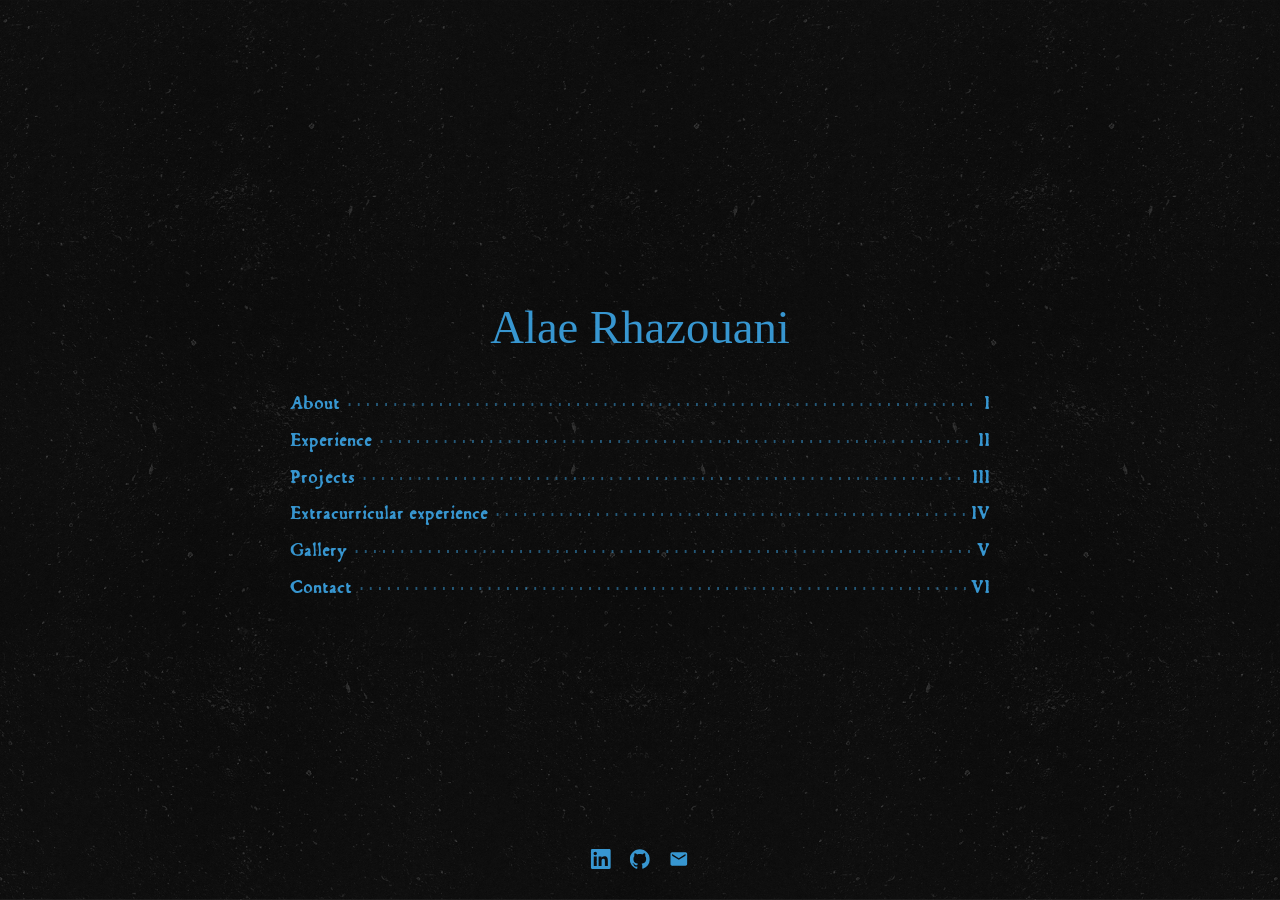
==== index.html @ 5348d744 "Portfolio v1" ====
<!DOCTYPE html>
<html lang="en">
<head>
  <meta charset="UTF-8" />
  <meta name="viewport" content="width=device-width, initial-scale=1.0" />
  <title>Alae Rhazouani</title>
  <style>
    @font-face {
      font-family: 'Splatink';
      src: url('assets/fonts/Splatink_PERSONAL_USE_ONLY.otf') format('opentype');
      font-weight: normal;
      font-style: normal;
      font-display: swap;
    }
    @font-face {
      font-family: 'Du Bellay';
      src: url('assets/fonts/dubellay.ttf') format('truetype');
      font-weight: normal;
      font-style: normal;
      font-display: swap;
    }

    :root {
      --blue:        #3796d0;
      --font-title:  clamp(32px, 3.65vw, 70px);   /* 70px @ 1920px */
      --font-nav:    clamp(13px, 1.3vw,  25px);   /* 25px @ 1920px */
      --ease-bounce: cubic-bezier(.175, .885, .12, 1.775);
    }

    *, *::before, *::after { box-sizing: border-box; margin: 0; padding: 0; }

    html, body {
      width: 100%;
      height: 100%;
      overflow: hidden;
      background: #000;
    }

    /* ── Background ─────────────────────────────────────────────── */
    .bg {
      position: fixed;
      inset: 0;
      z-index: 0;
    }
    .bg img {
      width: 100%;
      height: 100%;
      object-fit: cover;
      pointer-events: none;
    }

    /* ── Main layout — centred column ───────────────────────────── */
    .home {
      position: relative;
      z-index: 1;
      width: 100%;
      height: 100%;
      display: flex;
      flex-direction: column;
      align-items: center;
      justify-content: center;
      gap: clamp(20px, 5vh, 60px);
      padding: clamp(16px, 4vw, 40px);
    }

    /* ── Title ───────────────────────────────────────────────────── */
    .title {
      font-family: 'Splatink', cursive;
      font-size: var(--font-title);
      font-weight: normal;
      line-height: 1;
      color: var(--blue);
      white-space: nowrap;
    }

    /* ── Table-of-contents nav ───────────────────────────────────── */
    .toc {
      list-style: none;
      display: flex;
      flex-direction: column;
      gap: clamp(8px, 2.3vh, 28px);
      width: min(700px, 80vw);
    }

    .toc-item {
      display: flex;
      width: 100%;
      align-items: baseline;
      font-family: 'Du Bellay', serif;
      font-size: var(--font-nav);
      font-weight: normal;
      color: var(--blue);
      text-decoration: none;
      transition: transform 100ms var(--ease-bounce);
    }
    .toc-item:hover {
      transform: scale(1.05);
      text-decoration: underline;
      text-decoration-style: wavy;
      text-decoration-thickness: 1px;
      text-underline-offset: 3px;
    }
    .toc-item:active { transform: translateY(2px); }

    .toc-label { flex-shrink: 0; }

    /* CSS dot leaders — scales with font size automatically */
    .toc-dots {
      flex: 1;
      align-self: stretch;
      background-image: radial-gradient(circle, var(--blue) 20%, transparent 21%);
      background-size: 0.55em 0.55em;
      background-repeat: repeat-x;
      background-position: left 62%;
      margin: 0 0.3em;
      opacity: 0.55;
    }

    .toc-num { flex-shrink: 0; }

    /* ── Social icons ────────────────────────────────────────────── */
    .socials {
      position: fixed;
      bottom: clamp(16px, 3.5vh, 40px);
      left: 50%;
      transform: translateX(-50%);
      display: flex;
      gap: clamp(14px, 1.5vw, 24px);
      z-index: 2;
    }
    .socials a {
      display: flex;
      color: var(--blue);
      text-decoration: none;
      transition: transform 100ms var(--ease-bounce);
    }
    .socials a:nth-child(odd):hover  { transform: scale(1.2) rotate(6deg); }
    .socials a:nth-child(even):hover { transform: scale(1.2) rotate(-6deg); }
    .socials a:active                { transform: translateY(2px); }
    .socials svg {
      width:  clamp(20px, 1.5vw, 28px);
      height: clamp(20px, 1.5vw, 28px);
      fill: currentColor;
      display: block;
    }
  </style>
</head>
<body>

  <!-- Background -->
  <div class="bg">
    <img src="assets/bg/bg-w3-1.png" alt="" />
  </div>

  <!-- Content -->
  <main class="home">
    <h1 class="title">Alae Rhazouani</h1>

    <nav aria-label="Table of contents">
      <ul class="toc">
        <li><a href="about.html"           class="toc-item"><span class="toc-label">About</span><span class="toc-dots"></span><span class="toc-num">I</span></a></li>
        <li><a href="experience.html"      class="toc-item"><span class="toc-label">Experience</span><span class="toc-dots"></span><span class="toc-num">II</span></a></li>
        <li><a href="projects.html"            class="toc-item"><span class="toc-label">Projects</span><span class="toc-dots"></span><span class="toc-num">III</span></a></li>
        <li><a href="extracurricular.html" class="toc-item"><span class="toc-label">Extracurricular experience</span><span class="toc-dots"></span><span class="toc-num">IV</span></a></li>
        <li><a href="#gallery"             class="toc-item"><span class="toc-label">Gallery</span><span class="toc-dots"></span><span class="toc-num">V</span></a></li>
        <li><a href="contact.html"         class="toc-item"><span class="toc-label">Contact</span><span class="toc-dots"></span><span class="toc-num">VI</span></a></li>
      </ul>
    </nav>
  </main>

  <!-- Social icons — update hrefs -->
  <div class="socials">
    <a href="https://linkedin.com/in/" target="_blank" rel="noopener" aria-label="LinkedIn">
      <svg viewBox="0 0 24 24"><path d="M20.447 20.452h-3.554v-5.569c0-1.328-.027-3.037-1.852-3.037-1.853 0-2.136 1.445-2.136 2.939v5.667H9.351V9h3.414v1.561h.046c.477-.9 1.637-1.85 3.37-1.85 3.601 0 4.267 2.37 4.267 5.455v6.286zM5.337 7.433a2.062 2.062 0 0 1-2.063-2.065 2.064 2.064 0 1 1 2.063 2.065zm1.782 13.019H3.555V9h3.564v11.452zM22.225 0H1.771C.792 0 0 .774 0 1.729v20.542C0 23.227.792 24 1.771 24h20.451C23.2 24 24 23.227 24 22.271V1.729C24 .774 23.2 0 22.222 0h.003z"/></svg>
    </a>
    <a href="https://github.com/" target="_blank" rel="noopener" aria-label="GitHub">
      <svg viewBox="0 0 24 24"><path d="M12 .297c-6.63 0-12 5.373-12 12 0 5.303 3.438 9.8 8.205 11.385.6.113.82-.258.82-.577 0-.285-.01-1.04-.015-2.04-3.338.724-4.042-1.61-4.042-1.61C4.422 18.07 3.633 17.7 3.633 17.7c-1.087-.744.084-.729.084-.729 1.205.084 1.838 1.236 1.838 1.236 1.07 1.835 2.809 1.305 3.495.998.108-.776.417-1.305.76-1.605-2.665-.3-5.466-1.332-5.466-5.93 0-1.31.465-2.38 1.235-3.22-.135-.303-.54-1.523.105-3.176 0 0 1.005-.322 3.3 1.23.96-.267 1.98-.399 3-.405 1.02.006 2.04.138 3 .405 2.28-1.552 3.285-1.23 3.285-1.23.645 1.653.24 2.873.12 3.176.765.84 1.23 1.91 1.23 3.22 0 4.61-2.805 5.625-5.475 5.92.42.36.81 1.096.81 2.22 0 1.606-.015 2.896-.015 3.286 0 .315.21.69.825.57C20.565 22.092 24 17.592 24 12.297c0-6.627-5.373-12-12-12"/></svg>
    </a>
    <a href="mailto:your@email.com" aria-label="Email">
      <svg viewBox="0 0 24 24"><path d="M20 4H4c-1.1 0-2 .9-2 2v12c0 1.1.9 2 2 2h16c1.1 0 2-.9 2-2V6c0-1.1-.9-2-2-2zm0 4-8 5-8-5V6l8 5 8-5v2z"/></svg>
    </a>
  </div>

</body>
</html>
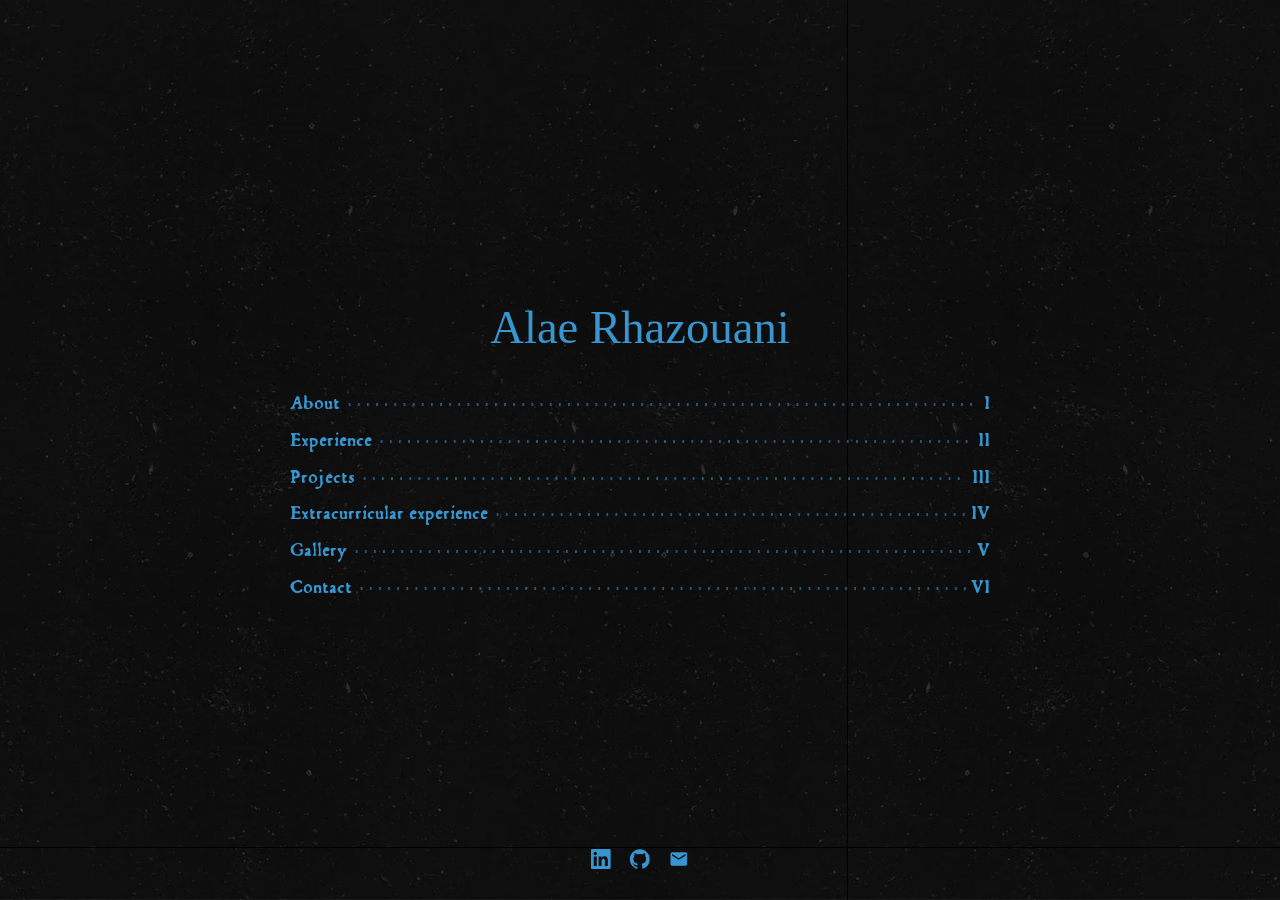
==== commit eaf7438d: "Optimize images, fix contact email, remove unused assets - Convert large PNGs to resized WebP (~70 M" ====
--- a/index.html
+++ b/index.html
@@ -149,7 +149,7 @@
 
   <!-- Background -->
   <div class="bg">
-    <img src="assets/bg/bg-w3-1.png" alt="" />
+    <img src="assets/bg/bg-w3-1.webp" alt="" />
   </div>
 
   <!-- Content -->
@@ -162,7 +162,7 @@
         <li><a href="experience.html"      class="toc-item"><span class="toc-label">Experience</span><span class="toc-dots"></span><span class="toc-num">II</span></a></li>
         <li><a href="projects.html"            class="toc-item"><span class="toc-label">Projects</span><span class="toc-dots"></span><span class="toc-num">III</span></a></li>
         <li><a href="extracurricular.html" class="toc-item"><span class="toc-label">Extracurricular experience</span><span class="toc-dots"></span><span class="toc-num">IV</span></a></li>
-        <li><a href="#gallery"             class="toc-item"><span class="toc-label">Gallery</span><span class="toc-dots"></span><span class="toc-num">V</span></a></li>
+        <li><a href="gallery.html"             class="toc-item"><span class="toc-label">Gallery</span><span class="toc-dots"></span><span class="toc-num">V</span></a></li>
         <li><a href="contact.html"         class="toc-item"><span class="toc-label">Contact</span><span class="toc-dots"></span><span class="toc-num">VI</span></a></li>
       </ul>
     </nav>
@@ -170,13 +170,13 @@
 
   <!-- Social icons — update hrefs -->
   <div class="socials">
-    <a href="https://linkedin.com/in/" target="_blank" rel="noopener" aria-label="LinkedIn">
+    <a href="https://www.linkedin.com/in/alae-rhazouani/" target="_blank" rel="noopener" aria-label="LinkedIn">
       <svg viewBox="0 0 24 24"><path d="M20.447 20.452h-3.554v-5.569c0-1.328-.027-3.037-1.852-3.037-1.853 0-2.136 1.445-2.136 2.939v5.667H9.351V9h3.414v1.561h.046c.477-.9 1.637-1.85 3.37-1.85 3.601 0 4.267 2.37 4.267 5.455v6.286zM5.337 7.433a2.062 2.062 0 0 1-2.063-2.065 2.064 2.064 0 1 1 2.063 2.065zm1.782 13.019H3.555V9h3.564v11.452zM22.225 0H1.771C.792 0 0 .774 0 1.729v20.542C0 23.227.792 24 1.771 24h20.451C23.2 24 24 23.227 24 22.271V1.729C24 .774 23.2 0 22.222 0h.003z"/></svg>
     </a>
-    <a href="https://github.com/" target="_blank" rel="noopener" aria-label="GitHub">
+    <a href="https://github.com/AlaeRhazouani" target="_blank" rel="noopener" aria-label="GitHub">
       <svg viewBox="0 0 24 24"><path d="M12 .297c-6.63 0-12 5.373-12 12 0 5.303 3.438 9.8 8.205 11.385.6.113.82-.258.82-.577 0-.285-.01-1.04-.015-2.04-3.338.724-4.042-1.61-4.042-1.61C4.422 18.07 3.633 17.7 3.633 17.7c-1.087-.744.084-.729.084-.729 1.205.084 1.838 1.236 1.838 1.236 1.07 1.835 2.809 1.305 3.495.998.108-.776.417-1.305.76-1.605-2.665-.3-5.466-1.332-5.466-5.93 0-1.31.465-2.38 1.235-3.22-.135-.303-.54-1.523.105-3.176 0 0 1.005-.322 3.3 1.23.96-.267 1.98-.399 3-.405 1.02.006 2.04.138 3 .405 2.28-1.552 3.285-1.23 3.285-1.23.645 1.653.24 2.873.12 3.176.765.84 1.23 1.91 1.23 3.22 0 4.61-2.805 5.625-5.475 5.92.42.36.81 1.096.81 2.22 0 1.606-.015 2.896-.015 3.286 0 .315.21.69.825.57C20.565 22.092 24 17.592 24 12.297c0-6.627-5.373-12-12-12"/></svg>
     </a>
-    <a href="mailto:your@email.com" aria-label="Email">
+    <a href="mailto:rhazouani.alae06@gmail.com" aria-label="Email">
       <svg viewBox="0 0 24 24"><path d="M20 4H4c-1.1 0-2 .9-2 2v12c0 1.1.9 2 2 2h16c1.1 0 2-.9 2-2V6c0-1.1-.9-2-2-2zm0 4-8 5-8-5V6l8 5 8-5v2z"/></svg>
     </a>
   </div>
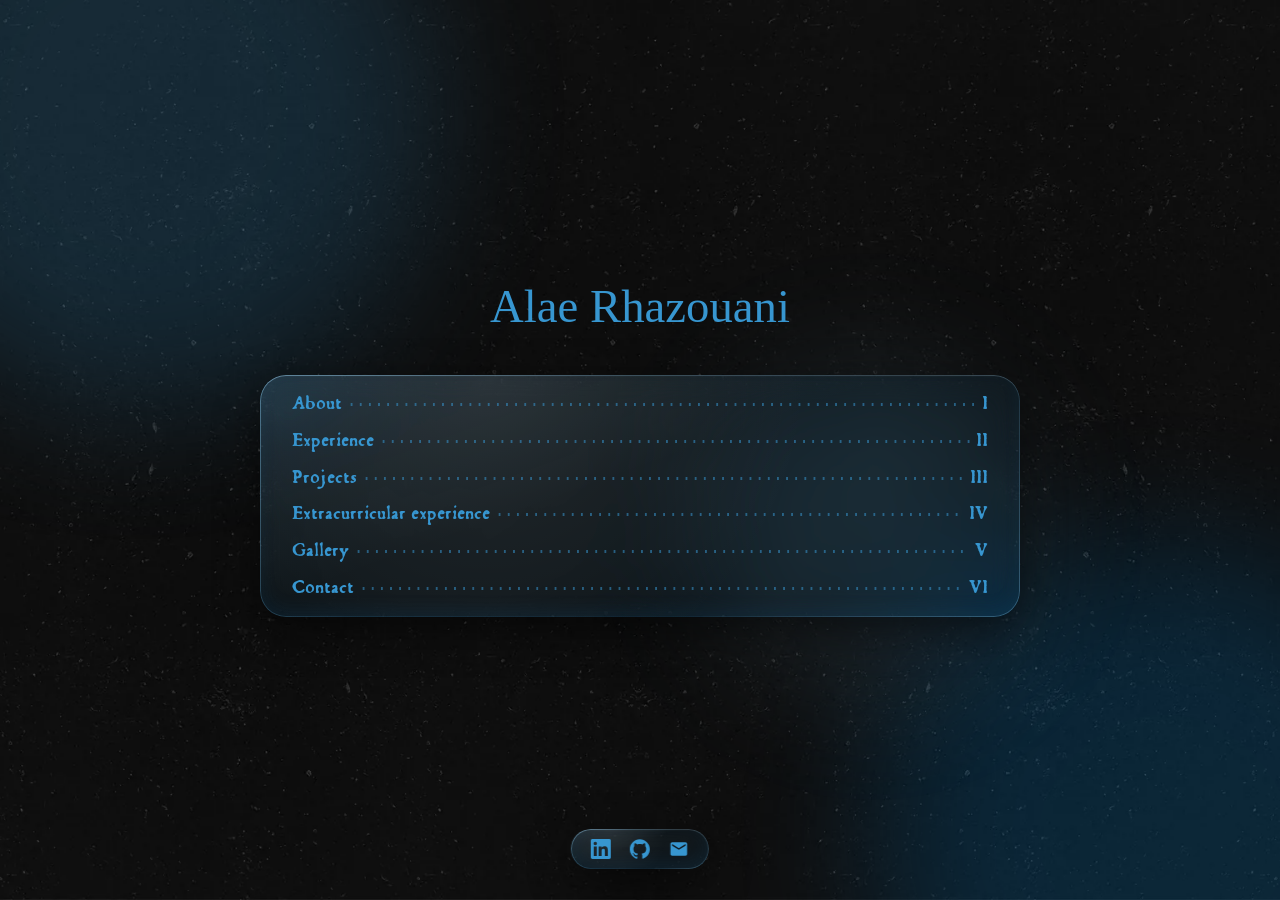
==== commit 850699be: "Add liquid glass UI, ambient light and motion across the site - Shared css/fx.css and js/fx.js loade" ====
--- a/index.html
+++ b/index.html
@@ -144,6 +144,7 @@
       display: block;
     }
   </style>
+  <link rel="stylesheet" href="css/fx.css" />
 </head>
 <body>
 
@@ -156,7 +157,7 @@
   <main class="home">
     <h1 class="title">Alae Rhazouani</h1>
 
-    <nav aria-label="Table of contents">
+    <nav class="glass" aria-label="Table of contents">
       <ul class="toc">
         <li><a href="about.html"           class="toc-item"><span class="toc-label">About</span><span class="toc-dots"></span><span class="toc-num">I</span></a></li>
         <li><a href="experience.html"      class="toc-item"><span class="toc-label">Experience</span><span class="toc-dots"></span><span class="toc-num">II</span></a></li>
@@ -169,7 +170,7 @@
   </main>
 
   <!-- Social icons — update hrefs -->
-  <div class="socials">
+  <div class="socials glass">
     <a href="https://www.linkedin.com/in/alae-rhazouani/" target="_blank" rel="noopener" aria-label="LinkedIn">
       <svg viewBox="0 0 24 24"><path d="M20.447 20.452h-3.554v-5.569c0-1.328-.027-3.037-1.852-3.037-1.853 0-2.136 1.445-2.136 2.939v5.667H9.351V9h3.414v1.561h.046c.477-.9 1.637-1.85 3.37-1.85 3.601 0 4.267 2.37 4.267 5.455v6.286zM5.337 7.433a2.062 2.062 0 0 1-2.063-2.065 2.064 2.064 0 1 1 2.063 2.065zm1.782 13.019H3.555V9h3.564v11.452zM22.225 0H1.771C.792 0 0 .774 0 1.729v20.542C0 23.227.792 24 1.771 24h20.451C23.2 24 24 23.227 24 22.271V1.729C24 .774 23.2 0 22.222 0h.003z"/></svg>
     </a>
@@ -181,5 +182,6 @@
     </a>
   </div>
 
+<script src="js/fx.js"></script>
 </body>
 </html>
--- a/css/fx.css
+++ b/css/fx.css
@@ -0,0 +1,296 @@
+/* ── Shared effects: liquid glass, ambient light, motion ──────────
+   Loaded after each page's inline styles. Colours stay inside the
+   site's existing blue-on-black theme. */
+
+:root {
+  --fx-blue:       #3796d0;
+  --fx-blue-deep:  #0085d8;
+  --fx-blue-light: #8fd0f5;
+  --fx-glass-tint: rgba(55, 150, 208, 0.07);
+  --fx-glass-rim:  rgba(143, 208, 245, 0.42);
+  --fx-ease-out:   cubic-bezier(.2, .7, .2, 1);
+  --fx-ease-pop:   cubic-bezier(.175, .885, .12, 1.775);
+}
+
+/* ── Page enter / leave (opacity only: a filter or transform on body
+   would break the fixed backgrounds) ──────────────────────────── */
+@keyframes fx-enter { from { opacity: 0; } to { opacity: 1; } }
+@keyframes fx-exit  { to   { opacity: 0; } }
+.fx body       { animation: fx-enter .6s ease both; }
+.fx-leave body { animation: fx-exit .26s ease forwards; }
+
+/* Content sits above the ambient light layer */
+.page, .home { position: relative; z-index: 1; }
+
+/* ── Ambient liquid light ─────────────────────────────────────── */
+.fx-ambient {
+  position: fixed;
+  inset: 0;
+  z-index: 0;
+  overflow: hidden;
+  pointer-events: none;
+}
+.fx-blob {
+  position: absolute;
+  width: 46vmax;
+  aspect-ratio: 1;
+  border-radius: 50%;
+  filter: blur(70px);
+  opacity: .2;
+  will-change: translate;
+}
+.fx-blob.b1 { background: var(--fx-blue);      top: -14vmax; left: -12vmax; animation: fx-drift-a 26s ease-in-out infinite alternate; }
+.fx-blob.b2 { background: var(--fx-blue-deep); bottom: -18vmax; right: -14vmax; animation: fx-drift-b 32s ease-in-out infinite alternate; }
+.fx-blob.b3 { background: var(--fx-blue-light); width: 26vmax; top: 40%; left: 55%; opacity: .1; animation: fx-drift-c 22s ease-in-out infinite alternate; }
+
+@keyframes fx-drift-a { to { translate: 38vw 30vh; } }
+@keyframes fx-drift-b { to { translate: -34vw -36vh; } }
+@keyframes fx-drift-c { 50% { translate: -40vw 10vh; } to { translate: -12vw -32vh; } }
+
+.fx-cursor {
+  position: absolute;
+  top: 0;
+  left: 0;
+  width: 380px;
+  height: 380px;
+  margin: -190px 0 0 -190px;
+  border-radius: 50%;
+  background: radial-gradient(circle, rgba(55, 150, 208, .22), transparent 65%);
+  opacity: 0;
+  transition: opacity .6s ease;
+  will-change: transform;
+}
+
+/* ── Scroll progress ──────────────────────────────────────────── */
+.fx-progress {
+  position: fixed;
+  top: 0;
+  left: 0;
+  right: 0;
+  height: 2px;
+  z-index: 50;
+  background: linear-gradient(90deg, var(--fx-blue-deep), var(--fx-blue-light));
+  box-shadow: 0 0 12px var(--fx-blue);
+  transform-origin: 0 50%;
+  transform: scaleX(0);
+  pointer-events: none;
+}
+
+.fx-defs { position: absolute; width: 0; height: 0; }
+
+/* ── Liquid glass ─────────────────────────────────────────────── */
+.glass {
+  isolation: isolate;
+  background:
+    linear-gradient(160deg, rgba(143, 208, 245, .10), transparent 45%),
+    var(--fx-glass-tint);
+  -webkit-backdrop-filter: blur(14px) saturate(170%);
+  backdrop-filter: blur(14px) saturate(170%);
+  border: none;
+  box-shadow:
+    inset 0 1px 1px rgba(255, 255, 255, .16),
+    inset 0 -8px 18px rgba(0, 133, 216, .08),
+    0 12px 40px rgba(0, 0, 0, .5);
+}
+/* Chromium can bend the backdrop through an SVG displacement map */
+.lg-refract .glass {
+  backdrop-filter: url(#fx-refract) blur(10px) saturate(125%) brightness(1.06);
+}
+:where(nav.glass, .tech-chip.glass, .resume-link.glass, .contact-row.glass) { position: relative; }
+
+/* Specular highlight that follows the pointer */
+.glass::before {
+  content: "";
+  position: absolute;
+  inset: 0;
+  z-index: -1;
+  border-radius: inherit;
+  background: radial-gradient(circle at var(--mx, 30%) var(--my, 0%), rgba(255, 255, 255, .14), transparent 55%);
+  opacity: .55;
+  transition: opacity .4s ease;
+  pointer-events: none;
+}
+.glass:hover::before { opacity: 1; }
+
+/* Bright rim, strongest on the lit top-left edge */
+.glass::after {
+  content: "";
+  position: absolute;
+  inset: 0;
+  border-radius: inherit;
+  padding: 1px;
+  background: linear-gradient(135deg, var(--fx-glass-rim), rgba(55, 150, 208, .14) 35%, rgba(55, 150, 208, .05) 65%, rgba(143, 208, 245, .3));
+  -webkit-mask: linear-gradient(#000 0 0) content-box, linear-gradient(#000 0 0);
+  -webkit-mask-composite: xor;
+  mask: linear-gradient(#000 0 0) content-box exclude, linear-gradient(#000 0 0);
+  pointer-events: none;
+}
+
+/* Glass placements */
+nav.glass {
+  border-radius: 26px;
+  padding: clamp(14px, 2.4vh, 28px) clamp(12px, 3vw, 32px);
+}
+nav.glass .toc { width: 100%; }
+.home > nav.glass  { width: min(760px, 88vw); }
+.page > nav.glass  { width: var(--content-w, 100%); max-width: 100%; }
+
+body > .socials.glass {
+  padding: 10px 20px;
+  border-radius: 999px;
+  align-items: center;
+}
+
+.tech-chip.glass { border-radius: 999px; }
+.tech-chip.glass:hover { box-shadow: inset 0 1px 1px rgba(255, 255, 255, .22), 0 0 22px rgba(55, 150, 208, .35); }
+
+.resume-link.glass {
+  display: inline-flex;
+  padding: .6em 1.6em;
+  border-radius: 999px;
+}
+
+.contact-row.glass {
+  border-radius: 22px;
+  padding: clamp(12px, 2vh, 20px) clamp(16px, 2.5vw, 28px);
+}
+
+.layer-node {
+  background: radial-gradient(circle at 35% 25%, rgba(143, 208, 245, .18), var(--fx-glass-tint) 60%);
+  -webkit-backdrop-filter: blur(10px);
+  backdrop-filter: blur(10px);
+  animation: fx-pulse 3s ease-out infinite;
+  animation-delay: var(--delay, 0s);
+}
+@keyframes fx-pulse {
+  0%       { box-shadow: 0 0 0 0 rgba(55, 150, 208, .45); }
+  70%, 100% { box-shadow: 0 0 0 16px rgba(55, 150, 208, 0); }
+}
+
+/* Light travelling down the experience stack spine */
+.stack-diagram::after {
+  content: "";
+  position: absolute;
+  left: calc(clamp(48px, 6vw, 90px) / 2 - 3px);
+  top: 0;
+  width: 8px;
+  height: 90px;
+  border-radius: 8px;
+  background: linear-gradient(to bottom, transparent, var(--fx-blue-light), transparent);
+  filter: blur(1px);
+  animation: fx-travel 4s ease-in-out infinite;
+  pointer-events: none;
+}
+@keyframes fx-travel {
+  0%   { top: 0; opacity: 0; }
+  15%  { opacity: 1; }
+  85%  { opacity: 1; }
+  100% { top: calc(100% - 90px); opacity: 0; }
+}
+
+/* ── Titles: letters drop in, caret blinks, letters lift on hover ─ */
+.fx-word { display: inline-block; white-space: nowrap; }
+.fx-char {
+  display: inline-block;
+  animation: fx-drop .9s var(--fx-ease-pop) both;
+  animation-delay: calc(var(--i) * 45ms + .1s);
+  transition: translate .35s var(--fx-ease-pop), color .3s ease, text-shadow .3s ease;
+}
+.fx-char:hover {
+  translate: 0 -.14em;
+  color: var(--fx-blue-light);
+  text-shadow: 0 0 18px rgba(55, 150, 208, .7);
+}
+.fx-caret {
+  animation:
+    fx-drop .9s var(--fx-ease-pop) both calc(var(--i) * 45ms + .1s),
+    fx-blink 1.1s steps(1, end) calc(var(--i) * 45ms + 1.3s) infinite;
+}
+@keyframes fx-drop {
+  from { opacity: 0; transform: translateY(-.7em) rotate(-14deg) scale(.6); }
+  to   { opacity: 1; transform: none; }
+}
+@keyframes fx-blink { 50% { opacity: 0; } }
+
+/* ── Logo: slow idle float ────────────────────────────────────── */
+.logo { animation: fx-float 6s ease-in-out infinite; }
+@keyframes fx-float {
+  0%, 100% { translate: 0 0;    rotate: -3deg; }
+  50%      { translate: 0 -5px; rotate: 3deg; }
+}
+
+/* ── Social icons: staggered bob ──────────────────────────────── */
+.socials a { animation: fx-bob 3.4s ease-in-out infinite; }
+.socials a:nth-child(2) { animation-delay: .45s; }
+.socials a:nth-child(3) { animation-delay: .9s; }
+@keyframes fx-bob { 50% { translate: 0 -3px; } }
+
+/* ── TOC: leader dots flow on hover, current page glows ───────── */
+.toc-item:hover .toc-dots { animation: fx-dots .5s linear infinite; opacity: .9; }
+@keyframes fx-dots {
+  from { background-position: 0 62%; }
+  to   { background-position: .55em 62%; }
+}
+.toc-item[aria-current="page"] {
+  color: var(--fx-blue-light);
+  text-shadow: 0 0 14px rgba(55, 150, 208, .55);
+}
+.toc-item[aria-current="page"] .toc-num::before {
+  content: "\25CF";
+  font-size: .5em;
+  vertical-align: middle;
+  margin-right: .6em;
+  animation: fx-blink 1.6s ease-in-out infinite;
+}
+
+/* ── Images: 3D tilt + light sheen on hover ───────────────────── */
+.fx-tilt {
+  transform: perspective(900px) rotateX(var(--rx, 0deg)) rotateY(var(--ry, 0deg));
+  transition: transform .45s var(--fx-ease-out), box-shadow .45s ease;
+}
+.fx-tilt:hover { box-shadow: 0 18px 50px rgba(0, 0, 0, .55), 0 0 32px rgba(55, 150, 208, .3); }
+.org-box { position: relative; }
+:is(.project-img, .screenshot-wrap, .photo-wrap, .org-box)::after {
+  content: "";
+  position: absolute;
+  inset: 0;
+  background: radial-gradient(circle at var(--gx, 50%) var(--gy, 50%), rgba(255, 255, 255, .16), transparent 50%);
+  opacity: 0;
+  transition: opacity .4s ease;
+  pointer-events: none;
+}
+:is(.project-img, .screenshot-wrap, .photo-wrap, .org-box):hover::after { opacity: 1; }
+
+/* ── Scroll reveal (classes are only added by JS) ─────────────── */
+.reveal {
+  opacity: 0;
+  translate: 0 28px;
+  transition:
+    opacity .8s var(--fx-ease-out) var(--d, 0s),
+    translate .9s var(--fx-ease-out) var(--d, 0s);
+}
+.reveal.in { opacity: 1; translate: 0 0; }
+
+:is(.divider, .entry-divider).reveal {
+  opacity: 1;
+  translate: none;
+  scale: 0 1;
+  transition: scale 1.1s cubic-bezier(.7, 0, .2, 1) var(--d, 0s);
+}
+:is(.divider, .entry-divider).reveal.in { scale: 1 1; }
+
+/* ── Keyboard focus ───────────────────────────────────────────── */
+a:focus-visible {
+  outline: 2px solid var(--fx-blue-light);
+  outline-offset: 4px;
+  border-radius: 6px;
+}
+
+/* ── Reduced motion: keep the glass, drop the movement ────────── */
+@media (prefers-reduced-motion: reduce) {
+  .fx *, .fx *::before, .fx *::after, .fx body {
+    animation: none !important;
+    transition: none !important;
+  }
+  .reveal { opacity: 1; translate: none; scale: none; }
+}
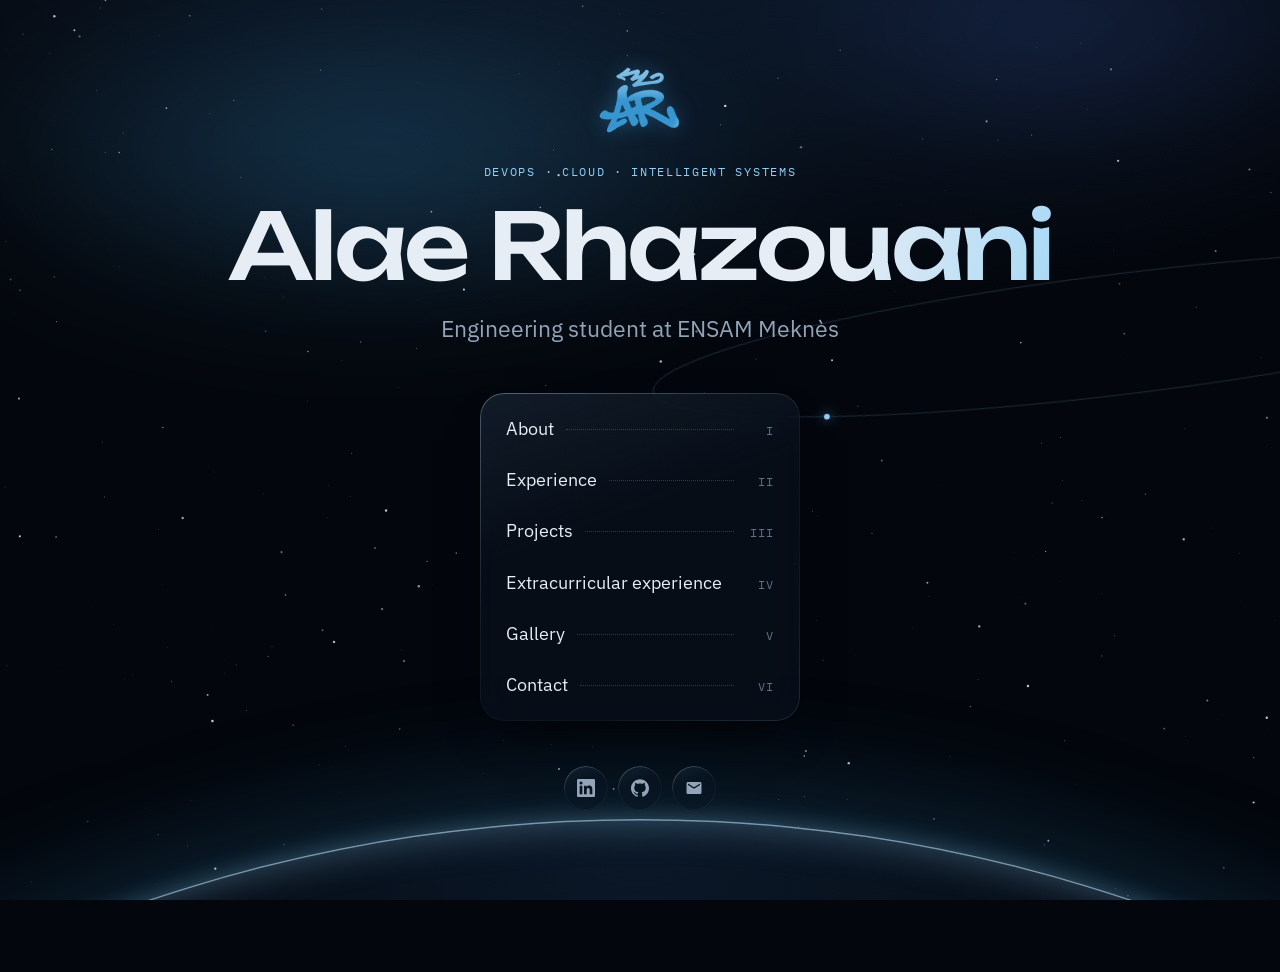
==== commit 637fe6be: "Redesign: professional layout with a calm deep-space backdrop - New shared css/site.css and js/site." ====
--- a/index.html
+++ b/index.html
@@ -2,186 +2,59 @@
 <html lang="en">
 <head>
   <meta charset="UTF-8" />
-  <meta name="viewport" content="width=device-width, initial-scale=1.0" />
+  <meta name="viewport" content="width=device-width, initial-scale=1.0, viewport-fit=cover" />
   <title>Alae Rhazouani</title>
-  <style>
-    @font-face {
-      font-family: 'Splatink';
-      src: url('assets/fonts/Splatink_PERSONAL_USE_ONLY.otf') format('opentype');
-      font-weight: normal;
-      font-style: normal;
-      font-display: swap;
-    }
-    @font-face {
-      font-family: 'Du Bellay';
-      src: url('assets/fonts/dubellay.ttf') format('truetype');
-      font-weight: normal;
-      font-style: normal;
-      font-display: swap;
-    }
-
-    :root {
-      --blue:        #3796d0;
-      --font-title:  clamp(32px, 3.65vw, 70px);   /* 70px @ 1920px */
-      --font-nav:    clamp(13px, 1.3vw,  25px);   /* 25px @ 1920px */
-      --ease-bounce: cubic-bezier(.175, .885, .12, 1.775);
-    }
-
-    *, *::before, *::after { box-sizing: border-box; margin: 0; padding: 0; }
-
-    html, body {
-      width: 100%;
-      height: 100%;
-      overflow: hidden;
-      background: #000;
-    }
-
-    /* ── Background ─────────────────────────────────────────────── */
-    .bg {
-      position: fixed;
-      inset: 0;
-      z-index: 0;
-    }
-    .bg img {
-      width: 100%;
-      height: 100%;
-      object-fit: cover;
-      pointer-events: none;
-    }
-
-    /* ── Main layout — centred column ───────────────────────────── */
-    .home {
-      position: relative;
-      z-index: 1;
-      width: 100%;
-      height: 100%;
-      display: flex;
-      flex-direction: column;
-      align-items: center;
-      justify-content: center;
-      gap: clamp(20px, 5vh, 60px);
-      padding: clamp(16px, 4vw, 40px);
-    }
-
-    /* ── Title ───────────────────────────────────────────────────── */
-    .title {
-      font-family: 'Splatink', cursive;
-      font-size: var(--font-title);
-      font-weight: normal;
-      line-height: 1;
-      color: var(--blue);
-      white-space: nowrap;
-    }
-
-    /* ── Table-of-contents nav ───────────────────────────────────── */
-    .toc {
-      list-style: none;
-      display: flex;
-      flex-direction: column;
-      gap: clamp(8px, 2.3vh, 28px);
-      width: min(700px, 80vw);
-    }
-
-    .toc-item {
-      display: flex;
-      width: 100%;
-      align-items: baseline;
-      font-family: 'Du Bellay', serif;
-      font-size: var(--font-nav);
-      font-weight: normal;
-      color: var(--blue);
-      text-decoration: none;
-      transition: transform 100ms var(--ease-bounce);
-    }
-    .toc-item:hover {
-      transform: scale(1.05);
-      text-decoration: underline;
-      text-decoration-style: wavy;
-      text-decoration-thickness: 1px;
-      text-underline-offset: 3px;
-    }
-    .toc-item:active { transform: translateY(2px); }
-
-    .toc-label { flex-shrink: 0; }
-
-    /* CSS dot leaders — scales with font size automatically */
-    .toc-dots {
-      flex: 1;
-      align-self: stretch;
-      background-image: radial-gradient(circle, var(--blue) 20%, transparent 21%);
-      background-size: 0.55em 0.55em;
-      background-repeat: repeat-x;
-      background-position: left 62%;
-      margin: 0 0.3em;
-      opacity: 0.55;
-    }
-
-    .toc-num { flex-shrink: 0; }
-
-    /* ── Social icons ────────────────────────────────────────────── */
-    .socials {
-      position: fixed;
-      bottom: clamp(16px, 3.5vh, 40px);
-      left: 50%;
-      transform: translateX(-50%);
-      display: flex;
-      gap: clamp(14px, 1.5vw, 24px);
-      z-index: 2;
-    }
-    .socials a {
-      display: flex;
-      color: var(--blue);
-      text-decoration: none;
-      transition: transform 100ms var(--ease-bounce);
-    }
-    .socials a:nth-child(odd):hover  { transform: scale(1.2) rotate(6deg); }
-    .socials a:nth-child(even):hover { transform: scale(1.2) rotate(-6deg); }
-    .socials a:active                { transform: translateY(2px); }
-    .socials svg {
-      width:  clamp(20px, 1.5vw, 28px);
-      height: clamp(20px, 1.5vw, 28px);
-      fill: currentColor;
-      display: block;
-    }
-  </style>
-  <link rel="stylesheet" href="css/fx.css" />
+  <meta name="description" content="Alae Rhazouani — engineering student at ENSAM Meknès working on DevOps, Cloud and intelligent systems." />
+  <meta property="og:title" content="Alae Rhazouani" />
+  <meta property="og:description" content="Engineering student at ENSAM Meknès working on DevOps, Cloud and intelligent systems." />
+  <link rel="icon" href="assets/logo.png" />
+  <link rel="preconnect" href="https://fonts.googleapis.com" />
+  <link rel="preconnect" href="https://fonts.gstatic.com" crossorigin />
+  <link rel="stylesheet" href="https://fonts.googleapis.com/css2?family=IBM+Plex+Mono:wght@400;500&family=IBM+Plex+Sans:wght@400;500;600&family=Unbounded:wght@400;500;600&display=swap" />
+  <link rel="stylesheet" href="css/site.css" />
 </head>
 <body>
 
-  <!-- Background -->
-  <div class="bg">
-    <img src="assets/bg/bg-w3-1.webp" alt="" />
+<main class="hero">
+
+  <div class="hero-id">
+    <span class="mark" role="img" aria-label="AR monogram"><img src="assets/logo.png" alt="" /></span>
+    <p class="eyebrow">DevOps · Cloud · Intelligent systems</p>
+    <h1 class="hero-name shimmer">Alae Rhazouani</h1>
+    <p class="hero-sub">Engineering student at ENSAM Meknès</p>
+    <svg class="orbit" viewBox="0 0 1000 180" aria-hidden="true">
+      <ellipse cx="500" cy="90" rx="490" ry="62" />
+      <circle r="3">
+        <animateMotion dur="22s" repeatCount="indefinite" path="M10,90 a490,62 0 1,0 980,0 a490,62 0 1,0 -980,0" />
+      </circle>
+    </svg>
   </div>
 
-  <!-- Content -->
-  <main class="home">
-    <h1 class="title">Alae Rhazouani</h1>
+  <nav aria-label="Table of contents">
+    <ol class="toc glass">
+      <li><a href="about.html"><span class="toc-label">About</span><span class="toc-leader"></span><span class="toc-num">I</span></a></li>
+      <li><a href="experience.html"><span class="toc-label">Experience</span><span class="toc-leader"></span><span class="toc-num">II</span></a></li>
+      <li><a href="projects.html"><span class="toc-label">Projects</span><span class="toc-leader"></span><span class="toc-num">III</span></a></li>
+      <li><a href="extracurricular.html"><span class="toc-label">Extracurricular experience</span><span class="toc-leader"></span><span class="toc-num">IV</span></a></li>
+      <li><a href="gallery.html"><span class="toc-label">Gallery</span><span class="toc-leader"></span><span class="toc-num">V</span></a></li>
+      <li><a href="contact.html"><span class="toc-label">Contact</span><span class="toc-leader"></span><span class="toc-num">VI</span></a></li>
+    </ol>
+  </nav>
 
-    <nav class="glass" aria-label="Table of contents">
-      <ul class="toc">
-        <li><a href="about.html"           class="toc-item"><span class="toc-label">About</span><span class="toc-dots"></span><span class="toc-num">I</span></a></li>
-        <li><a href="experience.html"      class="toc-item"><span class="toc-label">Experience</span><span class="toc-dots"></span><span class="toc-num">II</span></a></li>
-        <li><a href="projects.html"            class="toc-item"><span class="toc-label">Projects</span><span class="toc-dots"></span><span class="toc-num">III</span></a></li>
-        <li><a href="extracurricular.html" class="toc-item"><span class="toc-label">Extracurricular experience</span><span class="toc-dots"></span><span class="toc-num">IV</span></a></li>
-        <li><a href="gallery.html"             class="toc-item"><span class="toc-label">Gallery</span><span class="toc-dots"></span><span class="toc-num">V</span></a></li>
-        <li><a href="contact.html"         class="toc-item"><span class="toc-label">Contact</span><span class="toc-dots"></span><span class="toc-num">VI</span></a></li>
-      </ul>
-    </nav>
-  </main>
-
-  <!-- Social icons — update hrefs -->
-  <div class="socials glass">
-    <a href="https://www.linkedin.com/in/alae-rhazouani/" target="_blank" rel="noopener" aria-label="LinkedIn">
-      <svg viewBox="0 0 24 24"><path d="M20.447 20.452h-3.554v-5.569c0-1.328-.027-3.037-1.852-3.037-1.853 0-2.136 1.445-2.136 2.939v5.667H9.351V9h3.414v1.561h.046c.477-.9 1.637-1.85 3.37-1.85 3.601 0 4.267 2.37 4.267 5.455v6.286zM5.337 7.433a2.062 2.062 0 0 1-2.063-2.065 2.064 2.064 0 1 1 2.063 2.065zm1.782 13.019H3.555V9h3.564v11.452zM22.225 0H1.771C.792 0 0 .774 0 1.729v20.542C0 23.227.792 24 1.771 24h20.451C23.2 24 24 23.227 24 22.271V1.729C24 .774 23.2 0 22.222 0h.003z"/></svg>
+  <div class="socials">
+    <a class="glass" href="https://www.linkedin.com/in/alae-rhazouani/" target="_blank" rel="noopener" aria-label="LinkedIn">
+      <svg viewBox="0 0 24 24"><path d="M20.447 20.452h-3.554v-5.569c0-1.328-.027-3.037-1.852-3.037-1.853 0-2.136 1.445-2.136 2.939v5.667H9.351V9h3.414v1.561h.046c.477-.9 1.637-1.85 3.37-1.850 3.601 0 4.267 2.37 4.267 5.455v6.286zM5.337 7.433a2.062 2.062 0 0 1-2.063-2.065 2.064 2.064 0 1 1 2.063 2.065zm1.782 13.019H3.555V9h3.564v11.452zM22.225 0H1.771C.792 0 0 .774 0 1.729v20.542C0 23.227.792 24 1.771 24h20.451C23.2 24 24 23.227 24 22.271V1.729C24 .774 23.2 0 22.222 0h.003z"/></svg>
     </a>
-    <a href="https://github.com/AlaeRhazouani" target="_blank" rel="noopener" aria-label="GitHub">
-      <svg viewBox="0 0 24 24"><path d="M12 .297c-6.63 0-12 5.373-12 12 0 5.303 3.438 9.8 8.205 11.385.6.113.82-.258.82-.577 0-.285-.01-1.04-.015-2.04-3.338.724-4.042-1.61-4.042-1.61C4.422 18.07 3.633 17.7 3.633 17.7c-1.087-.744.084-.729.084-.729 1.205.084 1.838 1.236 1.838 1.236 1.07 1.835 2.809 1.305 3.495.998.108-.776.417-1.305.76-1.605-2.665-.3-5.466-1.332-5.466-5.93 0-1.31.465-2.38 1.235-3.22-.135-.303-.54-1.523.105-3.176 0 0 1.005-.322 3.3 1.23.96-.267 1.98-.399 3-.405 1.02.006 2.04.138 3 .405 2.28-1.552 3.285-1.23 3.285-1.23.645 1.653.24 2.873.12 3.176.765.84 1.23 1.91 1.23 3.22 0 4.61-2.805 5.625-5.475 5.92.42.36.81 1.096.81 2.22 0 1.606-.015 2.896-.015 3.286 0 .315.21.69.825.57C20.565 22.092 24 17.592 24 12.297c0-6.627-5.373-12-12-12"/></svg>
+    <a class="glass" href="https://github.com/AlaeRhazouani" target="_blank" rel="noopener" aria-label="GitHub">
+      <svg viewBox="0 0 24 24"><path d="M12 .297c-6.63 0-12 5.373-12 12 0 5.303 3.438 9.8 8.205 11.385.6.113.82-.258.82-.577 0-.285-.01-1.04-.015-2.04-3.338.724-4.042-1.61-4.042-1.61C4.422 18.070 3.633 17.700 3.633 17.700c-1.087-.744.084-.729.084-.729 1.205.084 1.838 1.236 1.838 1.236 1.070 1.835 2.809 1.305 3.495.998.108-.776.417-1.305.76-1.605-2.665-.3-5.466-1.332-5.466-5.930 0-1.310.465-2.380 1.235-3.220-.135-.303-.54-1.523.105-3.176 0 0 1.005-.322 3.300 1.230.96-.267 1.980-.399 3.000-.405 1.020.006 2.040.138 3.000.405 2.280-1.552 3.285-1.230 3.285-1.230.645 1.653.24 2.873.12 3.176.765.84 1.230 1.910 1.230 3.220 0 4.610-2.805 5.625-5.475 5.920.42.36.81 1.096.81 2.220 0 1.606-.015 2.896-.015 3.286 0 .315.21.69.825.57C20.565 22.092 24 17.592 24 12.297c0-6.627-5.373-12-12-12"/></svg>
     </a>
-    <a href="mailto:rhazouani.alae06@gmail.com" aria-label="Email">
+    <a class="glass" href="mailto:rhazouani.alae06@gmail.com" aria-label="Email">
       <svg viewBox="0 0 24 24"><path d="M20 4H4c-1.1 0-2 .9-2 2v12c0 1.1.9 2 2 2h16c1.1 0 2-.9 2-2V6c0-1.1-.9-2-2-2zm0 4-8 5-8-5V6l8 5 8-5v2z"/></svg>
     </a>
   </div>
 
-<script src="js/fx.js"></script>
+</main>
+
+<script src="js/site.js"></script>
 </body>
 </html>
--- a/css/site.css
+++ b/css/site.css
@@ -0,0 +1,821 @@
+/* ─────────────────────────────────────────────────────────────────
+   Alae Rhazouani — site styles
+   Layout: one calm reading column over a deep-space backdrop
+   (stars, slow aurora, planet horizon). Glass is reserved for
+   navigation and data panels; type does the rest.
+   ───────────────────────────────────────────────────────────────── */
+
+:root {
+  /* Colour */
+  --bg:          #03060c;
+  --bg-raise:    #0a121d;
+  --ink:         #e6edf5;
+  --ink-dim:     #93a4b8;
+  --ink-faint:   #5f7187;
+  --accent:      #3796d0;
+  --accent-hi:   #8fd0f5;
+  --line:        rgba(143, 208, 245, .12);
+  --line-strong: rgba(143, 208, 245, .24);
+  --glass:       rgba(12, 20, 32, .5);
+
+  /* Type */
+  --display: 'Unbounded', 'Segoe UI', system-ui, sans-serif;
+  --sans:    'IBM Plex Sans', 'Segoe UI', system-ui, sans-serif;
+  --mono:    'IBM Plex Mono', ui-monospace, 'Cascadia Mono', Consolas, monospace;
+
+  --fs-xs:   12px;
+  --fs-sm:   14px;
+  --fs-base: clamp(16px, 0.95rem + 0.2vw, 18px);
+  --fs-lead: clamp(19px, 1.05rem + 0.55vw, 23px);
+  --fs-h2:   clamp(19px, 1rem + 0.4vw, 22px);
+  --fs-h1:   clamp(34px, 1.2rem + 3.6vw, 60px);
+  --fs-hero: clamp(38px, 1rem + 6vw, 92px);
+
+  /* Space & motion */
+  --col:   760px;
+  --gap:   clamp(56px, 9vh, 104px);
+  --ease:  cubic-bezier(.2, .7, .2, 1);
+  --radius: 18px;
+
+  color-scheme: dark;
+}
+
+*, *::before, *::after { box-sizing: border-box; }
+html { -webkit-text-size-adjust: 100%; }
+body {
+  margin: 0;
+  min-height: 100vh;
+  background: var(--bg);
+  color: var(--ink);
+  font-family: var(--sans);
+  font-size: var(--fs-base);
+  line-height: 1.65;
+  -webkit-font-smoothing: antialiased;
+  text-rendering: optimizeLegibility;
+}
+img { max-width: 100%; display: block; }
+a { color: inherit; }
+h1, h2, h3, p, dl, dd, figure { margin: 0; }
+::selection { background: rgba(55, 150, 208, .35); color: #fff; }
+
+/* ── Deep-space backdrop ──────────────────────────────────────── */
+.space {
+  position: fixed;
+  inset: 0;
+  z-index: 0;
+  overflow: hidden;
+  pointer-events: none;
+  background:
+    radial-gradient(120% 80% at 50% -10%, rgba(17, 38, 64, .55), transparent 60%),
+    var(--bg);
+}
+.space canvas { position: absolute; inset: 0; width: 100%; height: 100%; }
+
+/* Aurora: two very soft bands that drift and breathe */
+.aurora {
+  position: absolute;
+  inset: -20% -10% auto;
+  height: 70vh;
+  filter: blur(60px);
+  opacity: .55;
+  mix-blend-mode: screen;
+}
+.aurora::before,
+.aurora::after {
+  content: "";
+  position: absolute;
+  border-radius: 50%;
+}
+.aurora::before {
+  width: 70vw; height: 38vh; left: 4vw; top: 18vh;
+  background: radial-gradient(closest-side, rgba(55, 150, 208, .55), transparent);
+  animation: aurora-a 38s ease-in-out infinite alternate;
+}
+.aurora::after {
+  width: 55vw; height: 30vh; right: 0; top: 8vh;
+  background: radial-gradient(closest-side, rgba(70, 110, 230, .4), transparent);
+  animation: aurora-b 46s ease-in-out infinite alternate;
+}
+@keyframes aurora-a {
+  0%   { translate: 0 0;      scale: 1 1;    rotate: -6deg; }
+  100% { translate: 18vw 6vh; scale: 1.2 .8; rotate: 4deg; }
+}
+@keyframes aurora-b {
+  0%   { translate: 0 0;        scale: 1 1; }
+  100% { translate: -22vw 10vh; scale: .8 1.25; }
+}
+
+/* Planet horizon: a dark limb with a thin atmospheric rim */
+.planet {
+  position: absolute;
+  left: 50%;
+  top: calc(100% - clamp(48px, 9vh, 96px));
+  width: 240vmax;
+  aspect-ratio: 1;
+  translate: -50% 0;
+  border-radius: 50%;
+  background: radial-gradient(circle at 50% 0%, #0b1828 0%, #050a12 18%, var(--bg) 40%);
+  box-shadow:
+    inset 0 1.5px 0 rgba(190, 230, 255, .55),
+    inset 0 14px 40px -12px rgba(143, 208, 245, .35),
+    0 -2px 22px rgba(143, 208, 245, .28),
+    0 -30px 120px rgba(55, 150, 208, .22);
+}
+
+/* Everything readable sits above the backdrop */
+.topbar, main, .footer { position: relative; z-index: 1; }
+
+/* ── Glass ────────────────────────────────────────────────────── */
+.glass {
+  position: relative;
+  isolation: isolate;
+  background:
+    linear-gradient(160deg, rgba(143, 208, 245, .08), transparent 40%),
+    var(--glass);
+  -webkit-backdrop-filter: blur(16px) saturate(140%);
+  backdrop-filter: blur(16px) saturate(140%);
+  box-shadow:
+    inset 0 1px 0 rgba(255, 255, 255, .07),
+    0 24px 48px -24px rgba(0, 0, 0, .7);
+}
+/* Rim light, brightest on the top-left edge */
+.glass::after {
+  content: "";
+  position: absolute;
+  inset: 0;
+  border-radius: inherit;
+  padding: 1px;
+  background: linear-gradient(140deg, rgba(190, 230, 255, .32), rgba(143, 208, 245, .08) 40%, rgba(143, 208, 245, .04) 70%, rgba(143, 208, 245, .16));
+  -webkit-mask: linear-gradient(#000 0 0) content-box, linear-gradient(#000 0 0);
+  -webkit-mask-composite: xor;
+  mask: linear-gradient(#000 0 0) content-box exclude, linear-gradient(#000 0 0);
+  pointer-events: none;
+}
+/* Soft highlight that follows the pointer */
+.glass::before {
+  content: "";
+  position: absolute;
+  inset: 0;
+  z-index: -1;
+  border-radius: inherit;
+  background: radial-gradient(420px circle at var(--mx, 50%) var(--my, -40%), rgba(143, 208, 245, .1), transparent 60%);
+  opacity: 0;
+  transition: opacity .4s ease;
+  pointer-events: none;
+}
+.glass:hover::before { opacity: 1; }
+
+/* ── Glossy AR mark ───────────────────────────────────────────── */
+.mark {
+  position: relative;
+  display: block;
+  filter: drop-shadow(0 0 10px rgba(55, 150, 208, .4));
+}
+.mark img { width: 100%; height: 100%; object-fit: contain; }
+.mark::before,
+.mark::after {
+  content: "";
+  position: absolute;
+  inset: 0;
+  pointer-events: none;
+  -webkit-mask: url(../assets/logo.png) center / contain no-repeat;
+  mask: url(../assets/logo.png) center / contain no-repeat;
+}
+.mark::before {
+  background: linear-gradient(to bottom, rgba(255, 255, 255, .55), rgba(255, 255, 255, .18) 42%, transparent 50%, transparent 80%, rgba(143, 208, 245, .35));
+}
+.mark::after {
+  background: linear-gradient(115deg, transparent 40%, rgba(255, 255, 255, .85) 50%, transparent 60%) no-repeat;
+  background-size: 260% 100%;
+  animation: shine 6s ease-in-out infinite;
+}
+@keyframes shine {
+  0%, 60%   { background-position: 160% 0; }
+  90%, 100% { background-position: -60% 0; }
+}
+
+/* ── Top bar (inner pages) ────────────────────────────────────── */
+.topbar {
+  position: sticky;
+  top: 0;
+  z-index: 10;
+  padding: 14px max(16px, env(safe-area-inset-right, 0px)) 0 max(16px, env(safe-area-inset-left, 0px));
+}
+.topbar-inner {
+  max-width: 1080px;
+  margin: 0 auto;
+  border-radius: 999px;
+  padding: 8px 10px 8px 14px;
+  display: flex;
+  align-items: center;
+  gap: 16px;
+}
+.brand {
+  display: flex;
+  align-items: center;
+  gap: 10px;
+  text-decoration: none;
+  flex-shrink: 0;
+}
+.brand .mark { width: 34px; height: 34px; }
+.brand-name {
+  font-family: var(--display);
+  font-size: 13px;
+  font-weight: 500;
+  letter-spacing: .01em;
+}
+.nav {
+  margin-left: auto;
+  display: flex;
+  gap: 2px;
+  overflow-x: auto;
+  scrollbar-width: none;
+}
+.nav::-webkit-scrollbar { display: none; }
+.nav a {
+  font-size: var(--fs-sm);
+  color: var(--ink-dim);
+  text-decoration: none;
+  padding: 7px 13px;
+  border-radius: 999px;
+  white-space: nowrap;
+  transition: color .2s ease, background-color .2s ease;
+}
+.nav a:hover { color: var(--ink); background: rgba(143, 208, 245, .07); }
+.nav a[aria-current="page"] { color: var(--ink); background: rgba(55, 150, 208, .18); }
+
+@media (max-width: 760px) {
+  .topbar-inner { border-radius: 22px; flex-wrap: wrap; padding: 10px 12px; row-gap: 6px; }
+  .nav { margin-left: 0; width: 100%; }
+}
+
+/* ── Page column ──────────────────────────────────────────────── */
+.page {
+  width: 100%;
+  max-width: calc(var(--col) + 2 * 24px);
+  margin: 0 auto;
+  padding-block: clamp(48px, 10vh, 112px) clamp(48px, 8vh, 88px);
+  padding-left: max(24px, env(safe-area-inset-left, 0px));
+  padding-right: max(24px, env(safe-area-inset-right, 0px));
+  display: flex;
+  flex-direction: column;
+  gap: var(--gap);
+}
+
+.eyebrow,
+.meta {
+  font-family: var(--mono);
+  font-size: var(--fs-xs);
+  letter-spacing: .14em;
+  text-transform: uppercase;
+  color: var(--accent-hi);
+}
+.meta { color: var(--ink-faint); letter-spacing: .08em; }
+
+.page-head { display: flex; flex-direction: column; gap: 18px; }
+.page-head h1 {
+  font-family: var(--display);
+  font-size: var(--fs-h1);
+  font-weight: 500;
+  line-height: 1.05;
+  letter-spacing: -.02em;
+  text-wrap: balance;
+}
+.lead {
+  font-size: var(--fs-lead);
+  line-height: 1.5;
+  color: var(--ink-dim);
+  max-width: 34em;
+  text-wrap: pretty;
+}
+
+/* Slow liquid shimmer for display titles */
+.shimmer {
+  background: linear-gradient(100deg, var(--ink) 0%, var(--ink) 30%, var(--accent-hi) 45%, var(--accent) 55%, var(--ink) 70%, var(--ink) 100%);
+  background-size: 250% 100%;
+  -webkit-background-clip: text;
+  background-clip: text;
+  color: transparent;
+  animation: shimmer 14s ease-in-out infinite;
+}
+@keyframes shimmer {
+  0%, 100% { background-position: 100% 0; }
+  50%      { background-position: 0% 0; }
+}
+
+.prose { display: flex; flex-direction: column; gap: 1.1em; color: var(--ink-dim); max-width: 65ch; }
+.prose strong { color: var(--ink); font-weight: 500; }
+
+/* ── Buttons & links ──────────────────────────────────────────── */
+.btn {
+  display: inline-flex;
+  align-items: center;
+  gap: 10px;
+  padding: 12px 20px;
+  border-radius: 999px;
+  border: 0;
+  font: 500 var(--fs-sm) / 1 var(--sans);
+  color: var(--ink);
+  text-decoration: none;
+  cursor: pointer;
+  transition: translate .25s var(--ease), box-shadow .25s ease;
+}
+.btn:hover { translate: 0 -1px; box-shadow: inset 0 1px 0 rgba(255, 255, 255, .1), 0 0 0 1px rgba(143, 208, 245, .25), 0 12px 30px -10px rgba(55, 150, 208, .45); }
+.btn svg { width: 16px; height: 16px; flex-shrink: 0; }
+
+.link {
+  color: var(--ink);
+  text-decoration: none;
+  background: linear-gradient(var(--accent), var(--accent)) 0 100% / 0 1px no-repeat;
+  transition: background-size .35s var(--ease), color .2s ease;
+}
+.link:hover { background-size: 100% 1px; color: var(--accent-hi); }
+.arrow { display: inline-block; margin-left: .3em; color: var(--accent); transition: translate .25s var(--ease); }
+a:hover .arrow { translate: 2px -2px; }
+
+:focus-visible { outline: 2px solid var(--accent-hi); outline-offset: 3px; border-radius: 6px; }
+
+/* ── Image frame ──────────────────────────────────────────────── */
+.frame {
+  position: relative;
+  border-radius: var(--radius);
+  overflow: hidden;
+  background: var(--bg-raise);
+  box-shadow:
+    0 0 0 1px var(--line-strong),
+    0 40px 80px -40px rgba(0, 0, 0, .9);
+  transition: box-shadow .4s ease;
+}
+.frame img { width: 100%; height: 100%; object-fit: cover; transition: scale .8s var(--ease); }
+.frame:hover { box-shadow: 0 0 0 1px rgba(143, 208, 245, .45), 0 40px 80px -40px rgba(0, 0, 0, .9), 0 0 40px -10px rgba(55, 150, 208, .35); }
+.frame:hover img { scale: 1.015; }
+.frame--wide { aspect-ratio: 697 / 335; }
+
+/* ── Timeline (experience, extracurricular) ───────────────────── */
+.timeline {
+  position: relative;
+  display: flex;
+  flex-direction: column;
+  gap: var(--gap);
+  padding-left: 32px;
+}
+.timeline::before {
+  content: "";
+  position: absolute;
+  left: 5px;
+  top: 8px;
+  bottom: 8px;
+  width: 1px;
+  background: linear-gradient(to bottom, var(--accent), var(--line) 30%, var(--line) 80%, transparent);
+}
+.timeline > article { position: relative; display: flex; flex-direction: column; gap: 28px; min-width: 0; }
+.timeline > article::before {
+  content: "";
+  position: absolute;
+  left: -32px;
+  top: 8px;
+  width: 11px;
+  height: 11px;
+  border-radius: 50%;
+  background: var(--bg);
+  box-shadow: 0 0 0 1.5px var(--accent), 0 0 14px rgba(55, 150, 208, .6);
+}
+.timeline > article:first-child::before { background: var(--accent-hi); }
+@media (max-width: 520px) {
+  .timeline { padding-left: 22px; }
+  .timeline > article::before { left: -22px; }
+}
+
+.item-head {
+  display: flex;
+  justify-content: space-between;
+  align-items: flex-start;
+  gap: 8px 24px;
+  flex-wrap: wrap;
+}
+.item-head h2 {
+  font-size: var(--fs-h2);
+  font-weight: 600;
+  line-height: 1.3;
+  letter-spacing: -.005em;
+}
+.item-org { color: var(--accent-hi); font-size: var(--fs-base); margin-top: 2px; }
+.item-head .meta { text-align: right; line-height: 1.7; padding-top: 4px; }
+@media (max-width: 520px) { .item-head .meta { text-align: left; } }
+
+/* ── Tech stack panel ─────────────────────────────────────────── */
+.stack {
+  border-radius: 22px;
+  padding: clamp(20px, 3vw, 32px);
+  display: flex;
+  flex-direction: column;
+  gap: 28px;
+}
+.stack-head {
+  display: flex;
+  justify-content: space-between;
+  align-items: baseline;
+  flex-wrap: wrap;
+  gap: 6px 16px;
+}
+.stack-head h3 { font-weight: 500; }
+
+/* Request flow: icons on row 1, names on row 2 */
+.flow {
+  display: grid;
+  grid-template-columns: auto minmax(0, 1fr) auto minmax(0, 1fr) auto;
+  align-items: center;
+  column-gap: clamp(8px, 1.4vw, 16px);
+  row-gap: 10px;
+}
+.flow-icon {
+  width: 56px;
+  height: 56px;
+  border-radius: 16px;
+  display: grid;
+  place-items: center;
+  background: radial-gradient(circle at 30% 20%, rgba(143, 208, 245, .14), rgba(55, 150, 208, .04) 70%);
+  box-shadow: inset 0 0 0 1px var(--line-strong), inset 0 1px 0 rgba(255, 255, 255, .1);
+  transition: box-shadow .25s ease, translate .25s var(--ease);
+}
+.flow-icon:hover { translate: 0 -2px; box-shadow: inset 0 0 0 1px rgba(143, 208, 245, .5), 0 0 24px rgba(55, 150, 208, .35); }
+.flow-icon img { width: 28px; height: 28px; object-fit: contain; }
+.flow-name {
+  grid-row: 2;
+  justify-self: center;
+  font-size: 13px;
+  color: var(--ink-dim);
+  white-space: nowrap;
+}
+.flow-name:nth-of-type(1) { grid-column: 1; }
+.flow-name:nth-of-type(2) { grid-column: 3; }
+.flow-name:nth-of-type(3) { grid-column: 5; }
+.flow-link {
+  position: relative;
+  height: 1px;
+  background: linear-gradient(90deg, var(--line), rgba(55, 150, 208, .7) 50%, var(--line));
+}
+.flow-proto {
+  position: absolute;
+  bottom: 9px;
+  left: 50%;
+  translate: -50% 0;
+  font-family: var(--mono);
+  font-size: 10.5px;
+  letter-spacing: .12em;
+  color: var(--ink-faint);
+  white-space: nowrap;
+}
+.flow-link i {
+  position: absolute;
+  top: 50%;
+  width: 5px;
+  height: 5px;
+  margin-top: -2.5px;
+  border-radius: 50%;
+  background: var(--accent-hi);
+  box-shadow: 0 0 8px var(--accent);
+  animation: packet-out 2.8s ease-in-out infinite;
+}
+.flow-link i + i { background: var(--accent); animation-name: packet-back; animation-delay: 1.4s; }
+.flow-link--db i { animation-delay: .7s; }
+.flow-link--db i + i { animation-delay: 2.1s; }
+@keyframes packet-out {
+  0%       { left: 0; opacity: 0; }
+  12%, 80% { opacity: 1; }
+  100%     { left: calc(100% - 5px); opacity: 0; }
+}
+@keyframes packet-back {
+  0%       { left: calc(100% - 5px); opacity: 0; }
+  12%, 80% { opacity: .8; }
+  100%     { left: 0; opacity: 0; }
+}
+
+.stack-grid {
+  display: grid;
+  grid-template-columns: repeat(4, minmax(0, max-content));
+  justify-content: space-between;
+  row-gap: 22px;
+  padding-top: 22px;
+  border-top: 1px solid var(--line);
+}
+.stack-col {
+  display: flex;
+  flex-direction: column;
+  gap: 12px;
+  min-width: 0;
+  padding: 0 clamp(10px, 1.6vw, 22px);
+  border-left: 1px solid var(--line);
+}
+.stack-col:first-child { padding-left: 0; border-left: 0; }
+.stack-col dt {
+  font-family: var(--mono);
+  font-size: 11px;
+  letter-spacing: .14em;
+  text-transform: uppercase;
+  color: var(--accent-hi);
+}
+.stack-col dd {
+  display: grid;
+  grid-template-columns: auto minmax(0, 1fr);
+  column-gap: 10px;
+  align-items: center;
+}
+.stack-col dd img { grid-row: span 2; width: 20px; height: 20px; object-fit: contain; }
+.tech-name { font-size: 15px; font-weight: 500; line-height: 1.25; }
+.tech-note { font-family: var(--mono); font-size: 11px; line-height: 1.35; color: var(--ink-faint); }
+@media (max-width: 600px) {
+  .stack-grid { grid-template-columns: repeat(2, minmax(0, 1fr)); }
+  .stack-col:nth-child(3) { padding-left: 0; border-left: 0; }
+}
+
+/* ── Projects ─────────────────────────────────────────────────── */
+.projects { display: flex; flex-direction: column; gap: var(--gap); }
+.project { display: flex; flex-direction: column; gap: 22px; min-width: 0; }
+.project h2 {
+  font-size: var(--fs-h2);
+  font-weight: 600;
+  line-height: 1.35;
+  text-wrap: balance;
+}
+.project-text { display: flex; flex-direction: column; gap: 10px; }
+
+/* ── Glass orb for organisation logos ─────────────────────────── */
+.entry-head { display: flex; align-items: center; gap: clamp(18px, 3vw, 28px); }
+.orb {
+  flex-shrink: 0;
+  width: clamp(76px, 9vw, 104px);
+  aspect-ratio: 1;
+  border-radius: 50%;
+  position: relative;
+  display: grid;
+  place-items: center;
+  isolation: isolate;
+  background: radial-gradient(circle at 50% 50%, rgba(55, 150, 208, 0) 55%, rgba(55, 150, 208, .2)), rgba(12, 20, 32, .5);
+  -webkit-backdrop-filter: blur(8px);
+  backdrop-filter: blur(8px);
+  box-shadow:
+    inset 0 0 0 1px var(--line-strong),
+    inset -8px -12px 22px rgba(0, 133, 216, .2),
+    0 18px 36px -12px rgba(0, 0, 0, .7),
+    0 0 30px rgba(55, 150, 208, .14);
+}
+.orb::before {
+  content: "";
+  position: absolute;
+  inset: 0;
+  z-index: -1;
+  border-radius: 50%;
+  padding: 1.5px;
+  background: conic-gradient(rgba(143, 208, 245, .7), rgba(55, 150, 208, .06), rgba(180, 235, 255, .5), rgba(0, 133, 216, .08), rgba(143, 208, 245, .7));
+  -webkit-mask: linear-gradient(#000 0 0) content-box, linear-gradient(#000 0 0);
+  -webkit-mask-composite: xor;
+  mask: linear-gradient(#000 0 0) content-box exclude, linear-gradient(#000 0 0);
+  animation: spin 18s linear infinite;
+}
+.orb::after {
+  content: "";
+  position: absolute;
+  top: 12%;
+  left: 20%;
+  width: 26%;
+  height: 12%;
+  border-radius: 50%;
+  background: radial-gradient(ellipse, rgba(255, 255, 255, .45), transparent 70%);
+  rotate: -32deg;
+}
+.orb img { width: 60%; height: 60%; object-fit: contain; }
+@keyframes spin { to { rotate: 360deg; } }
+
+/* ── Gallery ──────────────────────────────────────────────────── */
+.gallery { columns: 2 280px; column-gap: 18px; }
+.gallery figure {
+  break-inside: avoid;
+  margin: 0 0 18px;
+  display: flex;
+  flex-direction: column;
+  gap: 8px;
+}
+.gallery button {
+  display: block;
+  width: 100%;
+  padding: 0;
+  border: 0;
+  font: inherit;
+  color: inherit;
+  cursor: zoom-in;
+}
+.gallery .frame img { height: auto; }
+.gallery figcaption { padding-left: 2px; }
+
+.lightbox {
+  border: 0;
+  padding: 0;
+  background: transparent;
+  max-width: min(1100px, 94vw);
+  max-height: 92vh;
+}
+.lightbox::backdrop { background: rgba(3, 6, 12, .86); -webkit-backdrop-filter: blur(6px); backdrop-filter: blur(6px); }
+.lightbox img { max-height: 84vh; width: auto; margin: 0 auto; border-radius: 12px; }
+.lightbox p { text-align: center; margin-top: 10px; }
+
+/* ── Contact ──────────────────────────────────────────────────── */
+.contact-card {
+  border-radius: 24px;
+  padding: clamp(22px, 3.5vw, 36px);
+  display: flex;
+  flex-direction: column;
+  gap: 14px;
+}
+.contact-email {
+  font-family: var(--display);
+  font-size: clamp(17px, 0.8rem + 1.6vw, 28px);
+  font-weight: 500;
+  letter-spacing: -.01em;
+  overflow-wrap: anywhere;
+}
+.contact-actions { display: flex; flex-wrap: wrap; gap: 10px; margin-top: 6px; }
+.channels { display: grid; grid-template-columns: repeat(auto-fit, minmax(240px, 1fr)); gap: 14px; }
+.channel {
+  border-radius: 20px;
+  padding: 18px 20px;
+  display: flex;
+  align-items: center;
+  gap: 14px;
+  text-decoration: none;
+  transition: translate .25s var(--ease);
+}
+.channel:hover { translate: 0 -2px; }
+.channel svg { width: 22px; height: 22px; fill: var(--accent-hi); flex-shrink: 0; }
+.channel-text { display: flex; flex-direction: column; line-height: 1.35; min-width: 0; }
+.channel-name { font-weight: 500; }
+.channel .arrow { margin-left: auto; }
+
+/* ── Next chapter + footer ────────────────────────────────────── */
+.next {
+  border-radius: 22px;
+  padding: 22px 26px;
+  display: flex;
+  align-items: center;
+  justify-content: space-between;
+  gap: 16px;
+  text-decoration: none;
+}
+.next-title {
+  display: block;
+  font-family: var(--display);
+  font-size: clamp(20px, 1rem + 1vw, 28px);
+  font-weight: 500;
+  margin-top: 6px;
+}
+.next .arrow { font-size: 24px; }
+
+.footer {
+  max-width: calc(var(--col) + 2 * 24px);
+  margin: 0 auto;
+  padding: 0 max(24px, env(safe-area-inset-right, 0px)) 40px max(24px, env(safe-area-inset-left, 0px));
+  display: flex;
+  justify-content: space-between;
+  flex-wrap: wrap;
+  gap: 8px;
+}
+
+/* ── Home ─────────────────────────────────────────────────────── */
+.hero {
+  min-height: 100vh;
+  min-height: 100svh;
+  display: flex;
+  flex-direction: column;
+  align-items: center;
+  justify-content: center;
+  gap: clamp(28px, 5vh, 52px);
+  padding: 56px max(20px, env(safe-area-inset-right, 0px)) clamp(110px, 18vh, 180px) max(20px, env(safe-area-inset-left, 0px));
+  text-align: center;
+}
+.hero-id { position: relative; display: flex; flex-direction: column; align-items: center; gap: 18px; }
+.hero .mark { width: clamp(64px, 7vw, 88px); height: clamp(64px, 7vw, 88px); }
+.hero-name {
+  font-family: var(--display);
+  font-size: var(--fs-hero);
+  font-weight: 500;
+  line-height: 1;
+  letter-spacing: -.035em;
+  white-space: nowrap;
+}
+.hero-sub { color: var(--ink-dim); font-size: var(--fs-lead); }
+
+/* Faint tilted orbit around the name, with one satellite */
+.orbit {
+  position: absolute;
+  left: 50%;
+  top: 65%;
+  width: 118%;
+  translate: -50% -50%;
+  rotate: -7deg;
+  overflow: visible;
+  pointer-events: none;
+  z-index: -1;
+}
+.orbit ellipse { fill: none; stroke: rgba(143, 208, 245, .18); stroke-width: 1; }
+.orbit circle { fill: var(--accent-hi); filter: drop-shadow(0 0 6px var(--accent)); }
+
+.toc {
+  width: min(560px, 100%);
+  border-radius: 24px;
+  padding: 10px 12px;
+  list-style: none;
+  margin: 0;
+  text-align: left;
+}
+.toc a {
+  display: flex;
+  align-items: baseline;
+  gap: 12px;
+  padding: 11px 14px;
+  border-radius: 14px;
+  text-decoration: none;
+  color: var(--ink);
+  transition: background-color .25s ease;
+}
+.toc-label { transition: translate .3s var(--ease), color .2s ease; }
+.toc-leader {
+  flex: 1;
+  border-bottom: 1px dotted var(--line-strong);
+  translate: 0 -5px;
+}
+.toc-num {
+  font-family: var(--mono);
+  font-size: var(--fs-xs);
+  letter-spacing: .1em;
+  color: var(--ink-faint);
+  min-width: 2.4em;
+  text-align: right;
+  transition: color .2s ease;
+}
+.toc a:hover { background: rgba(143, 208, 245, .06); }
+.toc a:hover .toc-label { translate: 4px 0; color: var(--accent-hi); }
+.toc a:hover .toc-num { color: var(--accent-hi); }
+
+.socials { display: flex; gap: 10px; }
+.socials a {
+  width: 44px;
+  height: 44px;
+  border-radius: 50%;
+  display: grid;
+  place-items: center;
+  color: var(--ink-dim);
+  transition: color .2s ease, translate .25s var(--ease);
+}
+.socials a:hover { color: var(--accent-hi); translate: 0 -2px; }
+.socials svg { width: 18px; height: 18px; fill: currentColor; }
+
+@media (max-width: 520px) {
+  .hero-name { white-space: normal; }
+  .orbit { width: 112%; }
+}
+
+/* ── About ────────────────────────────────────────────────────── */
+.intro { display: grid; grid-template-columns: minmax(0, 260px) minmax(0, 1fr); gap: clamp(24px, 4vw, 44px); align-items: start; }
+.portrait { aspect-ratio: 290 / 368; }
+.portrait img { object-position: 38% 0; filter: grayscale(1) contrast(1.05); transition: filter .6s ease, scale .8s var(--ease); }
+.portrait:hover img { filter: none; }
+.intro .lead { color: var(--ink); }
+.facts {
+  display: grid;
+  grid-template-columns: repeat(auto-fit, minmax(170px, 1fr));
+  gap: 18px 24px;
+  padding-top: 22px;
+  border-top: 1px solid var(--line);
+  margin-top: 26px;
+}
+.facts dt { margin-bottom: 4px; }
+.facts dd { font-size: var(--fs-sm); color: var(--ink); line-height: 1.45; }
+@media (max-width: 620px) {
+  .intro { grid-template-columns: 1fr; }
+  .portrait { width: min(260px, 70%); }
+}
+
+/* ── Motion: progress, reveal, page transitions ───────────────── */
+.progress {
+  position: fixed;
+  inset: 0 0 auto;
+  height: 2px;
+  z-index: 20;
+  background: linear-gradient(90deg, var(--accent), var(--accent-hi));
+  transform-origin: 0 50%;
+  transform: scaleX(0);
+  pointer-events: none;
+}
+
+.js-reveal .reveal { opacity: 0; translate: 0 18px; transition: opacity .9s var(--ease) var(--d, 0s), translate .9s var(--ease) var(--d, 0s); }
+.js-reveal .reveal.in { opacity: 1; translate: 0 0; }
+
+@keyframes page-in { from { opacity: 0; } to { opacity: 1; } }
+@keyframes page-out { to { opacity: 0; } }
+body { animation: page-in .5s ease both; }
+.leaving body { animation: page-out .22s ease forwards; }
+
+@media (prefers-reduced-motion: reduce) {
+  *, *::before, *::after { animation: none !important; transition: none !important; }
+  .js-reveal .reveal { opacity: 1; translate: none; }
+}
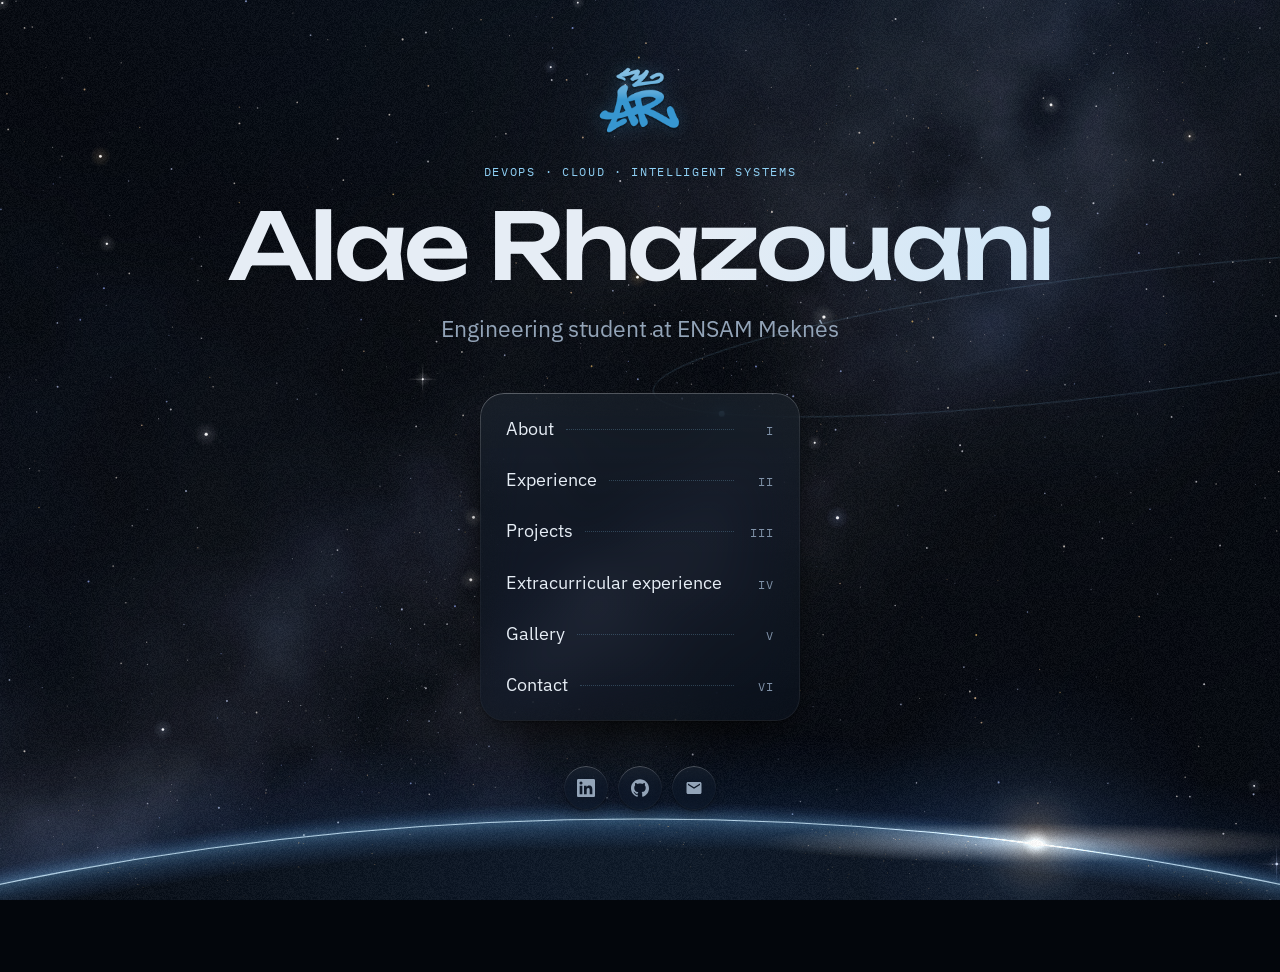
==== commit 634af890: "More realistic space and a more grounded UI Backdrop (pre-rendered once per resize, only parallax mo" ====
--- a/index.html
+++ b/index.html
@@ -25,7 +25,7 @@
     <svg class="orbit" viewBox="0 0 1000 180" aria-hidden="true">
       <ellipse cx="500" cy="90" rx="490" ry="62" />
       <circle r="3">
-        <animateMotion dur="22s" repeatCount="indefinite" path="M10,90 a490,62 0 1,0 980,0 a490,62 0 1,0 -980,0" />
+        <animateMotion dur="40s" repeatCount="indefinite" path="M10,90 a490,62 0 1,0 980,0 a490,62 0 1,0 -980,0" />
       </circle>
     </svg>
   </div>
--- a/css/site.css
+++ b/css/site.css
@@ -1,7 +1,7 @@
 /* ─────────────────────────────────────────────────────────────────
    Alae Rhazouani — site styles
    Layout: one calm reading column over a deep-space backdrop
-   (stars, slow aurora, planet horizon). Glass is reserved for
+   (stars, Milky Way dust, planet limb). Glass is reserved for
    navigation and data panels; type does the rest.
    ───────────────────────────────────────────────────────────────── */
 
@@ -11,7 +11,7 @@
   --bg-raise:    #0a121d;
   --ink:         #e6edf5;
   --ink-dim:     #93a4b8;
-  --ink-faint:   #5f7187;
+  --ink-faint:   #7f91a7;
   --accent:      #3796d0;
   --accent-hi:   #8fd0f5;
   --line:        rgba(143, 208, 245, .12);
@@ -58,7 +58,7 @@
 h1, h2, h3, p, dl, dd, figure { margin: 0; }
 ::selection { background: rgba(55, 150, 208, .35); color: #fff; }
 
-/* ── Deep-space backdrop ──────────────────────────────────────── */
+/* ── Deep-space backdrop (painted by site.js) ───────────────── */
 .space {
   position: fixed;
   inset: 0;
@@ -66,60 +66,18 @@
   overflow: hidden;
   pointer-events: none;
   background:
-    radial-gradient(120% 80% at 50% -10%, rgba(17, 38, 64, .55), transparent 60%),
+    radial-gradient(140% 90% at 70% -20%, rgba(14, 30, 52, .6), transparent 60%),
     var(--bg);
 }
-.space canvas { position: absolute; inset: 0; width: 100%; height: 100%; }
-
-/* Aurora: two very soft bands that drift and breathe */
-.aurora {
-  position: absolute;
-  inset: -20% -10% auto;
-  height: 70vh;
-  filter: blur(60px);
-  opacity: .55;
-  mix-blend-mode: screen;
-}
-.aurora::before,
-.aurora::after {
+.space canvas { position: absolute; left: 0; will-change: transform; }
+.space .sky { top: 0; }
+.space .planet { bottom: 0; }
+/* Fine film grain over everything, like a long-exposure photograph */
+.space::after {
   content: "";
   position: absolute;
-  border-radius: 50%;
-}
-.aurora::before {
-  width: 70vw; height: 38vh; left: 4vw; top: 18vh;
-  background: radial-gradient(closest-side, rgba(55, 150, 208, .55), transparent);
-  animation: aurora-a 38s ease-in-out infinite alternate;
-}
-.aurora::after {
-  width: 55vw; height: 30vh; right: 0; top: 8vh;
-  background: radial-gradient(closest-side, rgba(70, 110, 230, .4), transparent);
-  animation: aurora-b 46s ease-in-out infinite alternate;
-}
-@keyframes aurora-a {
-  0%   { translate: 0 0;      scale: 1 1;    rotate: -6deg; }
-  100% { translate: 18vw 6vh; scale: 1.2 .8; rotate: 4deg; }
-}
-@keyframes aurora-b {
-  0%   { translate: 0 0;        scale: 1 1; }
-  100% { translate: -22vw 10vh; scale: .8 1.25; }
-}
-
-/* Planet horizon: a dark limb with a thin atmospheric rim */
-.planet {
-  position: absolute;
-  left: 50%;
-  top: calc(100% - clamp(48px, 9vh, 96px));
-  width: 240vmax;
-  aspect-ratio: 1;
-  translate: -50% 0;
-  border-radius: 50%;
-  background: radial-gradient(circle at 50% 0%, #0b1828 0%, #050a12 18%, var(--bg) 40%);
-  box-shadow:
-    inset 0 1.5px 0 rgba(190, 230, 255, .55),
-    inset 0 14px 40px -12px rgba(143, 208, 245, .35),
-    0 -2px 22px rgba(143, 208, 245, .28),
-    0 -30px 120px rgba(55, 150, 208, .22);
+  inset: 0;
+  background-image: var(--grain, none);
 }
 
 /* Everything readable sits above the backdrop */
@@ -130,13 +88,16 @@
   position: relative;
   isolation: isolate;
   background:
-    linear-gradient(160deg, rgba(143, 208, 245, .08), transparent 40%),
+    linear-gradient(180deg, rgba(255, 255, 255, .045), rgba(255, 255, 255, .01) 38%, transparent),
     var(--glass);
-  -webkit-backdrop-filter: blur(16px) saturate(140%);
-  backdrop-filter: blur(16px) saturate(140%);
+  -webkit-backdrop-filter: blur(20px) saturate(160%) brightness(1.05);
+  backdrop-filter: blur(20px) saturate(160%) brightness(1.05);
   box-shadow:
-    inset 0 1px 0 rgba(255, 255, 255, .07),
-    0 24px 48px -24px rgba(0, 0, 0, .7);
+    inset 0 1px 0 rgba(255, 255, 255, .09),
+    inset 0 -1px 0 rgba(0, 0, 0, .25),
+    0 1px 2px rgba(0, 0, 0, .35),
+    0 8px 24px -6px rgba(0, 0, 0, .45),
+    0 30px 60px -30px rgba(0, 0, 0, .7);
 }
 /* Rim light, brightest on the top-left edge */
 .glass::after {
@@ -145,7 +106,7 @@
   inset: 0;
   border-radius: inherit;
   padding: 1px;
-  background: linear-gradient(140deg, rgba(190, 230, 255, .32), rgba(143, 208, 245, .08) 40%, rgba(143, 208, 245, .04) 70%, rgba(143, 208, 245, .16));
+  background: linear-gradient(170deg, rgba(255, 255, 255, .22), rgba(255, 255, 255, .06) 30%, rgba(255, 255, 255, .03) 70%, rgba(255, 255, 255, .08));
   -webkit-mask: linear-gradient(#000 0 0) content-box, linear-gradient(#000 0 0);
   -webkit-mask-composite: xor;
   mask: linear-gradient(#000 0 0) content-box exclude, linear-gradient(#000 0 0);
@@ -158,9 +119,9 @@
   inset: 0;
   z-index: -1;
   border-radius: inherit;
-  background: radial-gradient(420px circle at var(--mx, 50%) var(--my, -40%), rgba(143, 208, 245, .1), transparent 60%);
+  background: radial-gradient(420px circle at var(--mx, 50%) var(--my, -40%), rgba(255, 255, 255, .05), transparent 60%);
   opacity: 0;
-  transition: opacity .4s ease;
+  transition: opacity .25s ease;
   pointer-events: none;
 }
 .glass:hover::before { opacity: 1; }
@@ -169,7 +130,7 @@
 .mark {
   position: relative;
   display: block;
-  filter: drop-shadow(0 0 10px rgba(55, 150, 208, .4));
+  filter: drop-shadow(0 1px 1px rgba(0, 0, 0, .6)) drop-shadow(0 0 8px rgba(55, 150, 208, .25));
 }
 .mark img { width: 100%; height: 100%; object-fit: contain; }
 .mark::before,
@@ -187,11 +148,13 @@
 .mark::after {
   background: linear-gradient(115deg, transparent 40%, rgba(255, 255, 255, .85) 50%, transparent 60%) no-repeat;
   background-size: 260% 100%;
-  animation: shine 6s ease-in-out infinite;
-}
+  background-position: 160% 0;
+}
+a:hover .mark::after,
+.mark:hover::after { animation: shine .9s ease-out; }
 @keyframes shine {
-  0%, 60%   { background-position: 160% 0; }
-  90%, 100% { background-position: -60% 0; }
+  from { background-position: 160% 0; }
+  to   { background-position: -60% 0; }
 }
 
 /* ── Top bar (inner pages) ────────────────────────────────────── */
@@ -236,7 +199,10 @@
   font-size: var(--fs-sm);
   color: var(--ink-dim);
   text-decoration: none;
-  padding: 7px 13px;
+  display: inline-flex;
+  align-items: center;
+  min-height: 40px;
+  padding: 0 14px;
   border-radius: 999px;
   white-space: nowrap;
   transition: color .2s ease, background-color .2s ease;
@@ -248,6 +214,8 @@
   .topbar-inner { border-radius: 22px; flex-wrap: wrap; padding: 10px 12px; row-gap: 6px; }
   .nav { margin-left: 0; width: 100%; }
 }
+
+@media (pointer: coarse) { .nav a { min-height: 44px; } }
 
 /* ── Page column ──────────────────────────────────────────────── */
 .page {
@@ -289,18 +257,12 @@
   text-wrap: pretty;
 }
 
-/* Slow liquid shimmer for display titles */
+/* Display titles: solid, with a faint cool fade on the last letters */
 .shimmer {
-  background: linear-gradient(100deg, var(--ink) 0%, var(--ink) 30%, var(--accent-hi) 45%, var(--accent) 55%, var(--ink) 70%, var(--ink) 100%);
-  background-size: 250% 100%;
+  background: linear-gradient(100deg, var(--ink) 55%, #cfe6f7 100%);
   -webkit-background-clip: text;
   background-clip: text;
   color: transparent;
-  animation: shimmer 14s ease-in-out infinite;
-}
-@keyframes shimmer {
-  0%, 100% { background-position: 100% 0; }
-  50%      { background-position: 0% 0; }
 }
 
 .prose { display: flex; flex-direction: column; gap: 1.1em; color: var(--ink-dim); max-width: 65ch; }
@@ -318,9 +280,9 @@
   color: var(--ink);
   text-decoration: none;
   cursor: pointer;
-  transition: translate .25s var(--ease), box-shadow .25s ease;
-}
-.btn:hover { translate: 0 -1px; box-shadow: inset 0 1px 0 rgba(255, 255, 255, .1), 0 0 0 1px rgba(143, 208, 245, .25), 0 12px 30px -10px rgba(55, 150, 208, .45); }
+  transition: background-color .2s ease, box-shadow .2s ease;
+}
+.btn:hover { background-color: rgba(143, 208, 245, .08); box-shadow: inset 0 1px 0 rgba(255, 255, 255, .12), 0 0 0 1px rgba(143, 208, 245, .3), 0 6px 16px -6px rgba(0, 0, 0, .6); }
 .btn svg { width: 16px; height: 16px; flex-shrink: 0; }
 
 .link {
@@ -342,13 +304,14 @@
   overflow: hidden;
   background: var(--bg-raise);
   box-shadow:
-    0 0 0 1px var(--line-strong),
+    0 0 0 1px rgba(255, 255, 255, .08),
+    0 2px 4px rgba(0, 0, 0, .4),
+    0 12px 28px -8px rgba(0, 0, 0, .55),
     0 40px 80px -40px rgba(0, 0, 0, .9);
-  transition: box-shadow .4s ease;
-}
-.frame img { width: 100%; height: 100%; object-fit: cover; transition: scale .8s var(--ease); }
-.frame:hover { box-shadow: 0 0 0 1px rgba(143, 208, 245, .45), 0 40px 80px -40px rgba(0, 0, 0, .9), 0 0 40px -10px rgba(55, 150, 208, .35); }
-.frame:hover img { scale: 1.015; }
+  transition: box-shadow .25s ease;
+}
+.frame img { width: 100%; height: 100%; object-fit: cover; }
+.frame:hover { box-shadow: 0 0 0 1px rgba(143, 208, 245, .35), 0 2px 4px rgba(0, 0, 0, .4), 0 16px 36px -8px rgba(0, 0, 0, .6), 0 40px 80px -40px rgba(0, 0, 0, .9); }
 .frame--wide { aspect-ratio: 697 / 335; }
 
 /* ── Timeline (experience, extracurricular) ───────────────────── */
@@ -378,7 +341,7 @@
   height: 11px;
   border-radius: 50%;
   background: var(--bg);
-  box-shadow: 0 0 0 1.5px var(--accent), 0 0 14px rgba(55, 150, 208, .6);
+  box-shadow: 0 0 0 1.5px var(--accent), 0 0 6px rgba(55, 150, 208, .45);
 }
 .timeline > article:first-child::before { background: var(--accent-hi); }
 @media (max-width: 520px) {
@@ -436,9 +399,9 @@
   place-items: center;
   background: radial-gradient(circle at 30% 20%, rgba(143, 208, 245, .14), rgba(55, 150, 208, .04) 70%);
   box-shadow: inset 0 0 0 1px var(--line-strong), inset 0 1px 0 rgba(255, 255, 255, .1);
-  transition: box-shadow .25s ease, translate .25s var(--ease);
-}
-.flow-icon:hover { translate: 0 -2px; box-shadow: inset 0 0 0 1px rgba(143, 208, 245, .5), 0 0 24px rgba(55, 150, 208, .35); }
+  transition: box-shadow .2s ease;
+}
+.flow-icon:hover { box-shadow: inset 0 0 0 1px rgba(143, 208, 245, .5), 0 4px 12px rgba(0, 0, 0, .4); }
 .flow-icon img { width: 28px; height: 28px; object-fit: contain; }
 .flow-name {
   grid-row: 2;
@@ -571,7 +534,6 @@
   -webkit-mask: linear-gradient(#000 0 0) content-box, linear-gradient(#000 0 0);
   -webkit-mask-composite: xor;
   mask: linear-gradient(#000 0 0) content-box exclude, linear-gradient(#000 0 0);
-  animation: spin 18s linear infinite;
 }
 .orb::after {
   content: "";
@@ -585,7 +547,6 @@
   rotate: -32deg;
 }
 .orb img { width: 60%; height: 60%; object-fit: contain; }
-@keyframes spin { to { rotate: 360deg; } }
 
 /* ── Gallery ──────────────────────────────────────────────────── */
 .gallery { columns: 2 280px; column-gap: 18px; }
@@ -643,9 +604,9 @@
   align-items: center;
   gap: 14px;
   text-decoration: none;
-  transition: translate .25s var(--ease);
-}
-.channel:hover { translate: 0 -2px; }
+  transition: background-color .2s ease;
+}
+.channel:hover { background-color: rgba(143, 208, 245, .05); }
 .channel svg { width: 22px; height: 22px; fill: var(--accent-hi); flex-shrink: 0; }
 .channel-text { display: flex; flex-direction: column; line-height: 1.35; min-width: 0; }
 .channel-name { font-weight: 500; }
@@ -807,7 +768,7 @@
   pointer-events: none;
 }
 
-.js-reveal .reveal { opacity: 0; translate: 0 18px; transition: opacity .9s var(--ease) var(--d, 0s), translate .9s var(--ease) var(--d, 0s); }
+.js-reveal .reveal { opacity: 0; translate: 0 10px; transition: opacity .55s ease-out var(--d, 0s), translate .55s ease-out var(--d, 0s); }
 .js-reveal .reveal.in { opacity: 1; translate: 0 0; }
 
 @keyframes page-in { from { opacity: 0; } to { opacity: 1; } }
